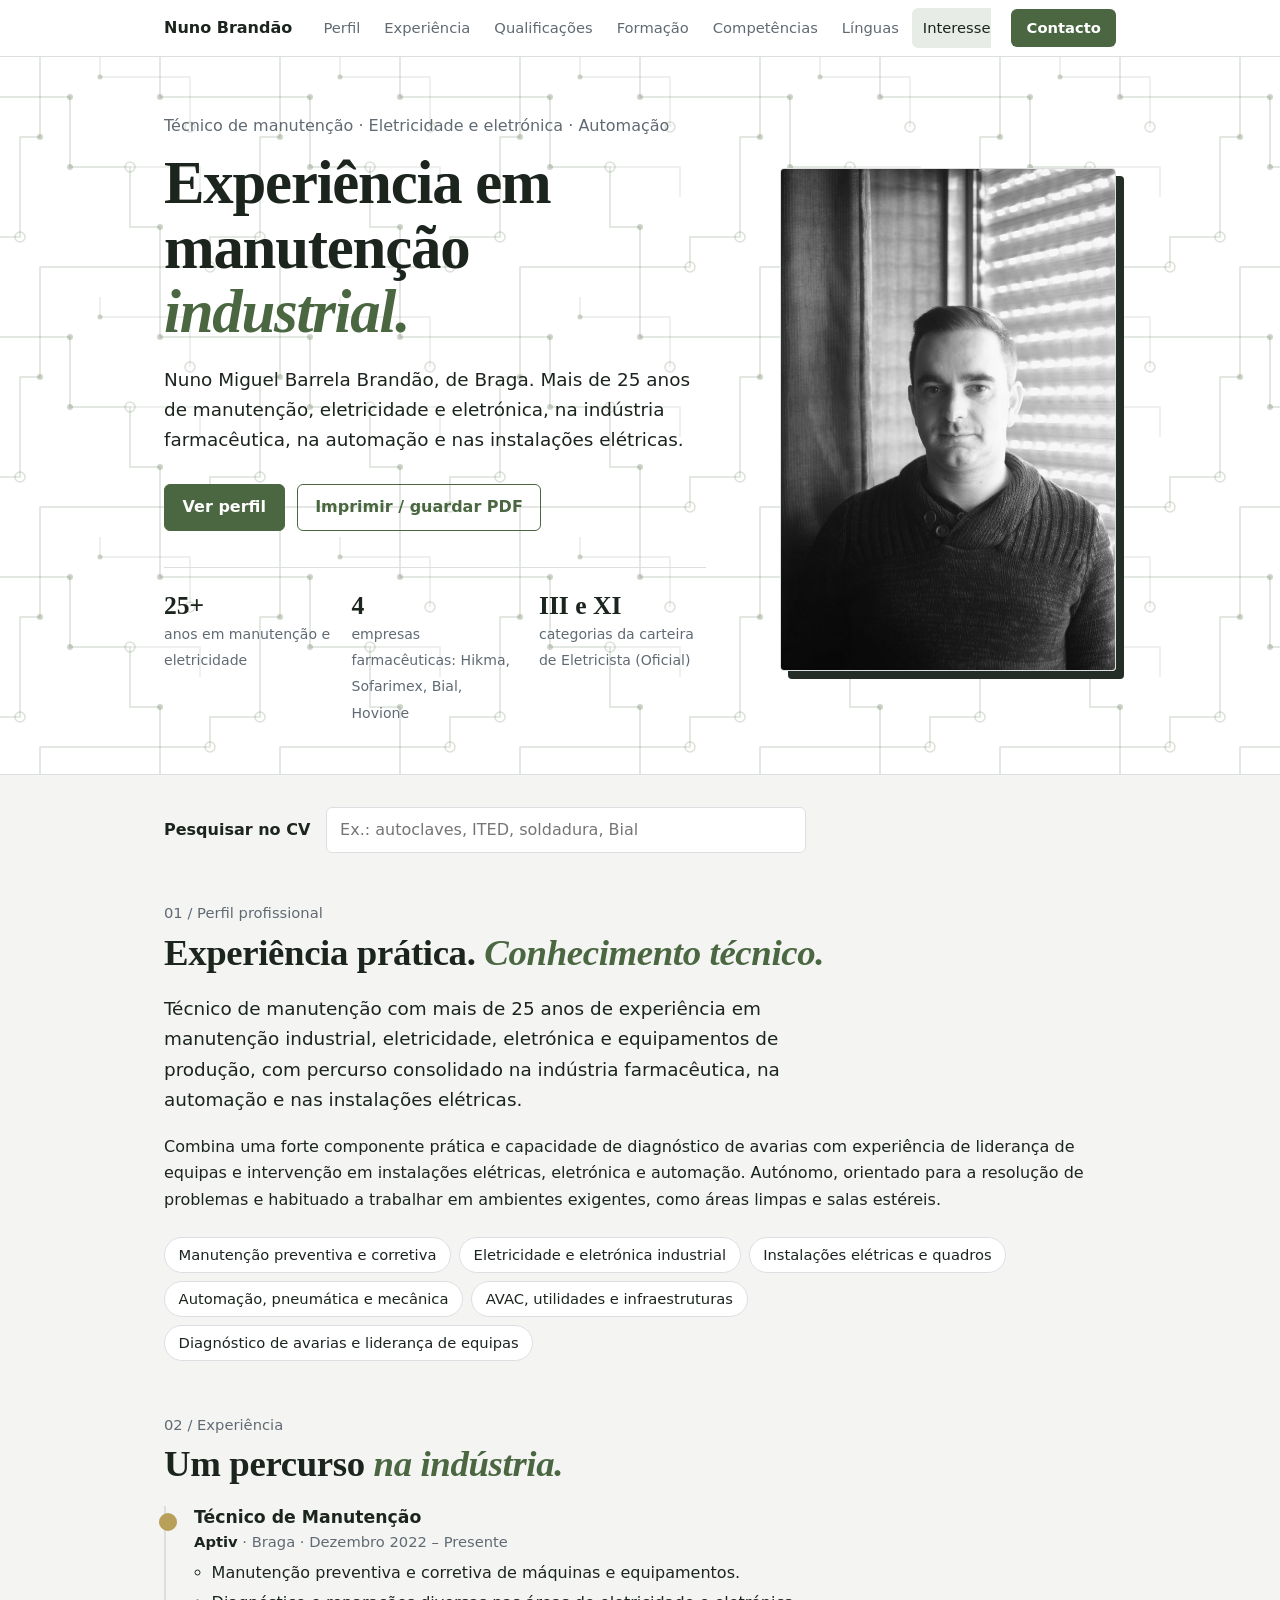
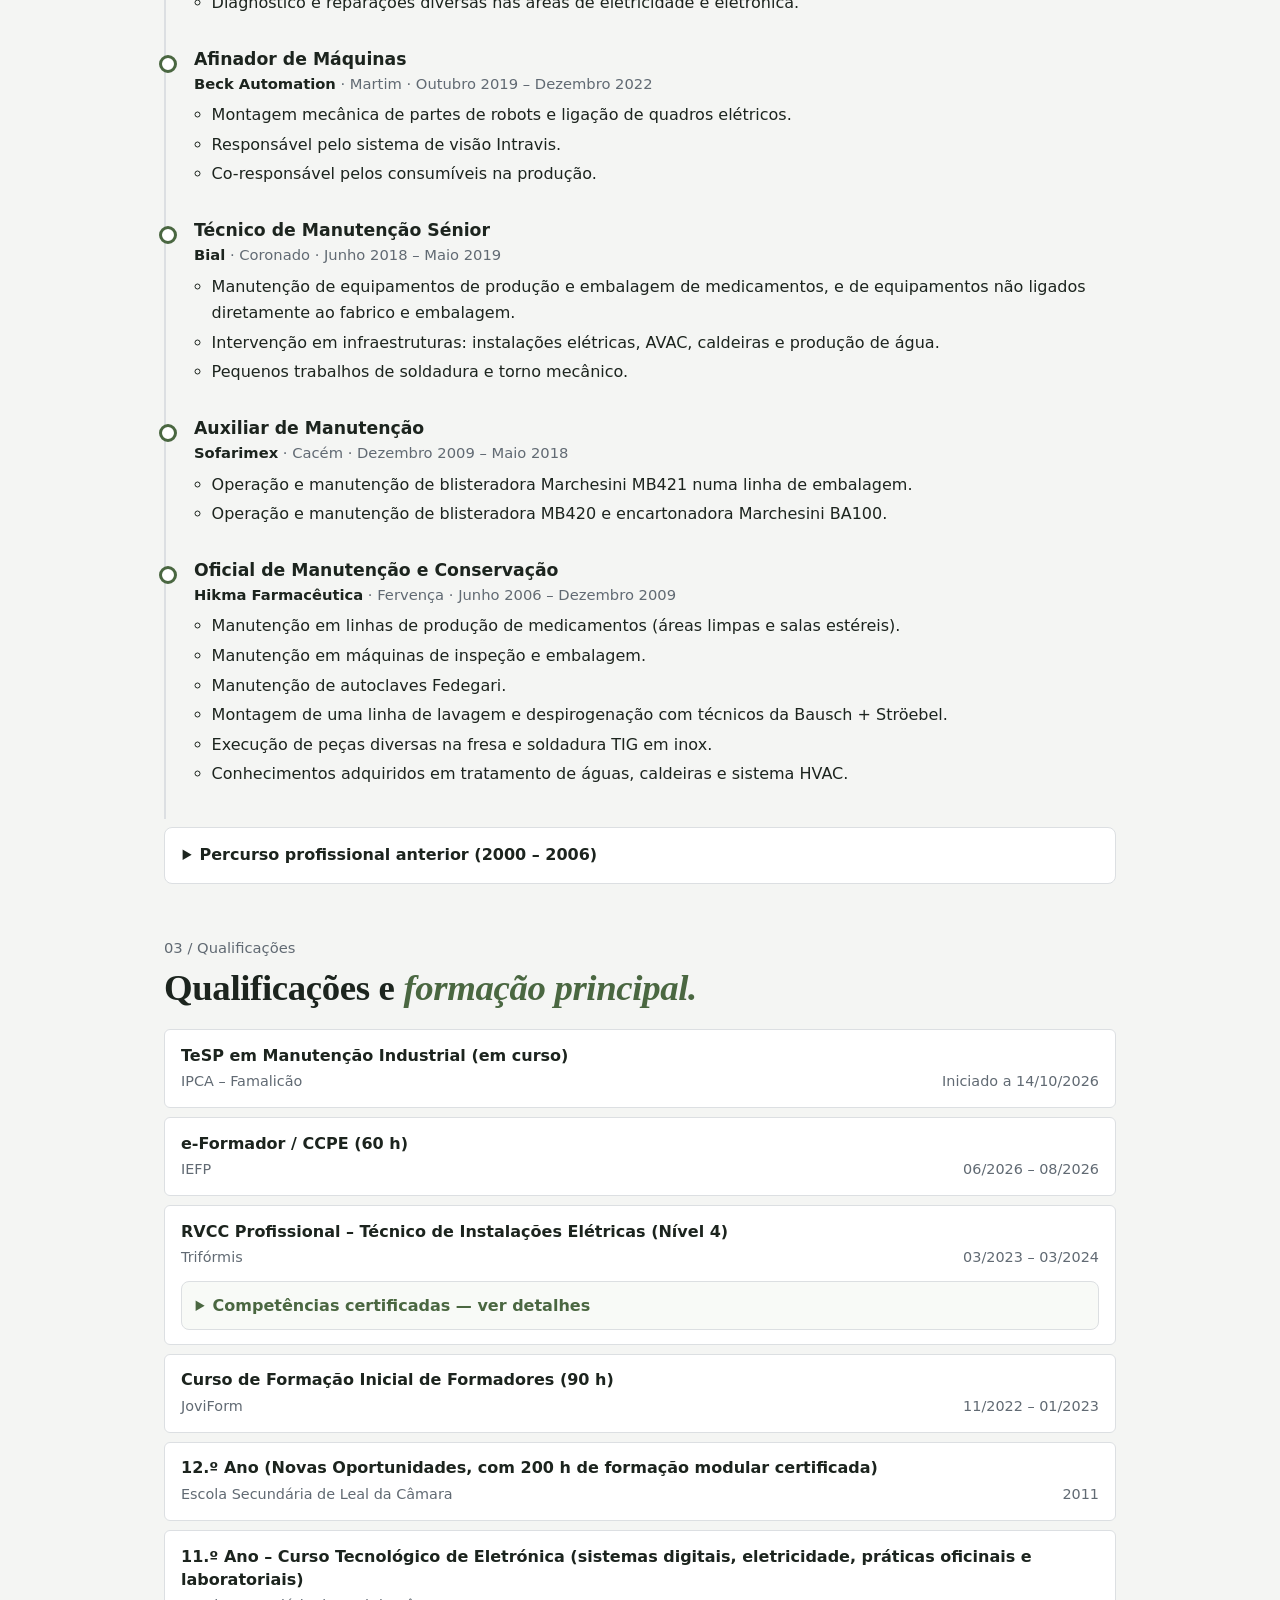
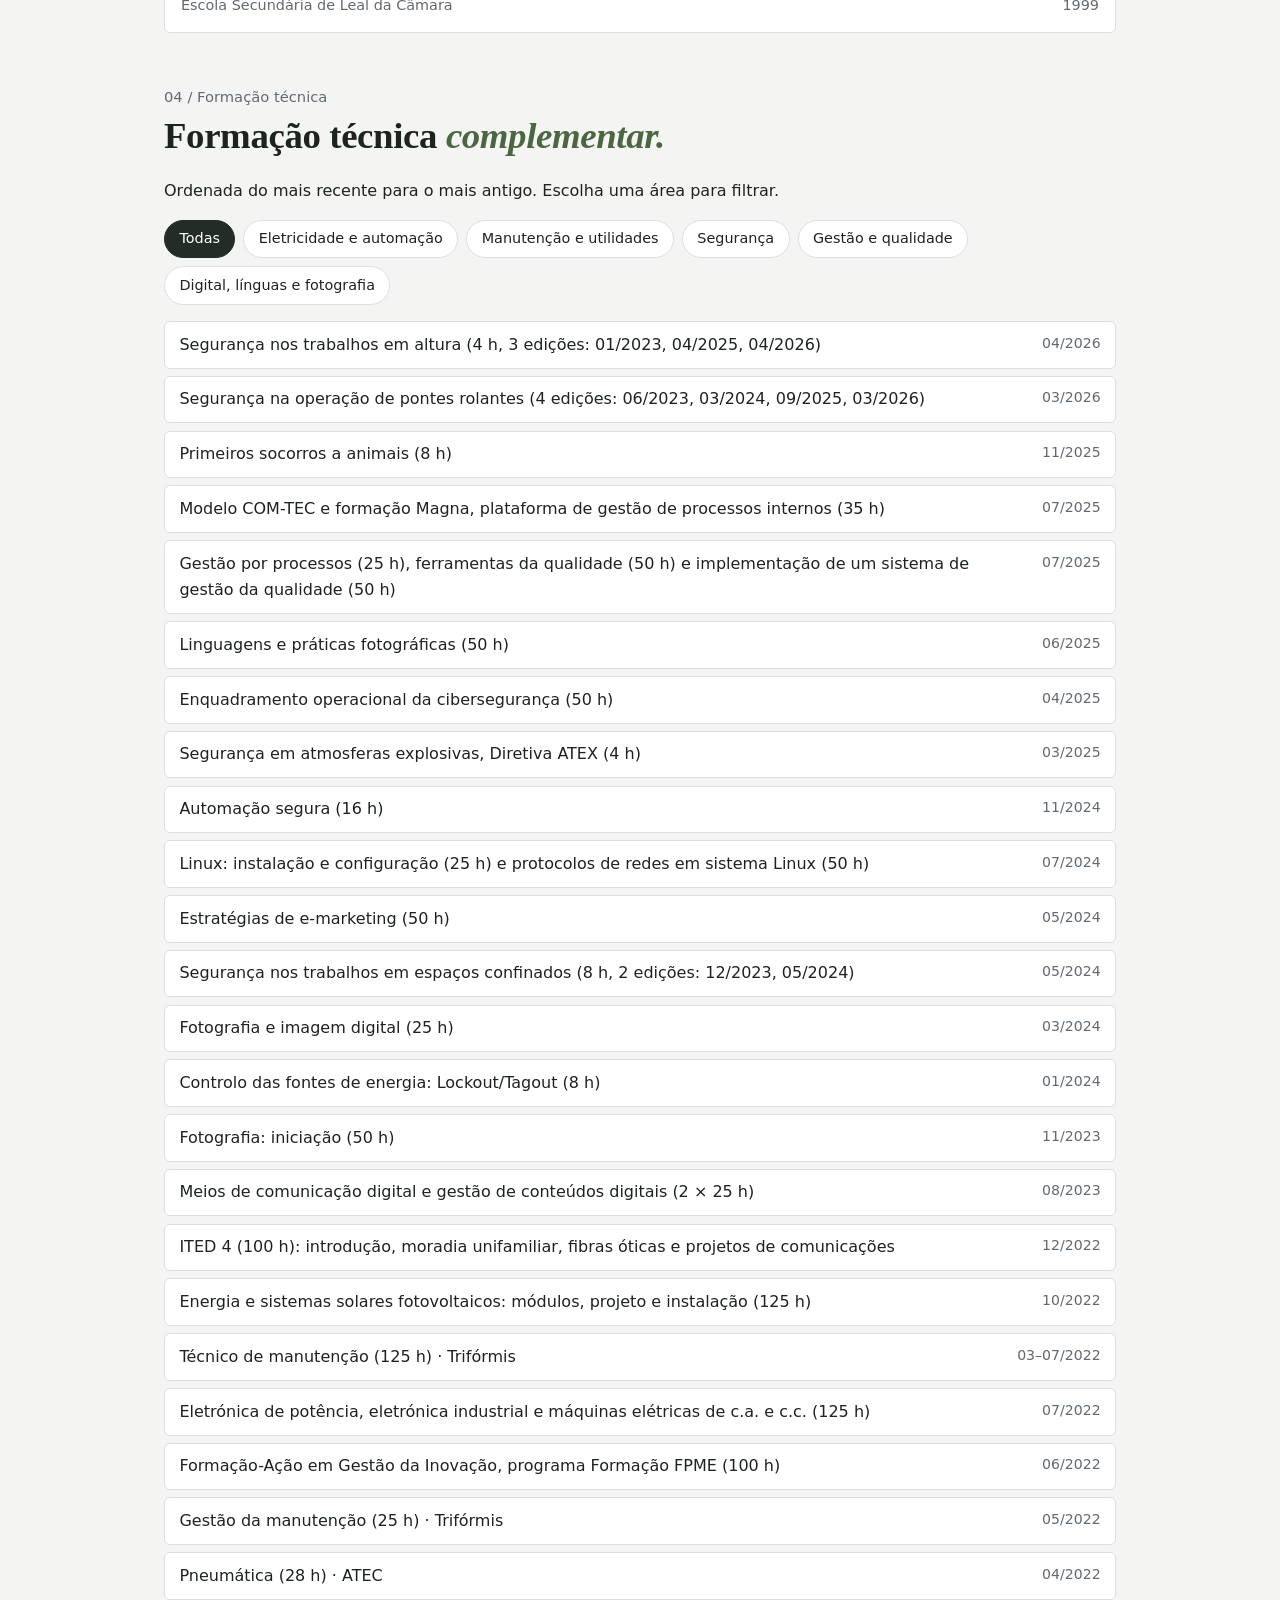
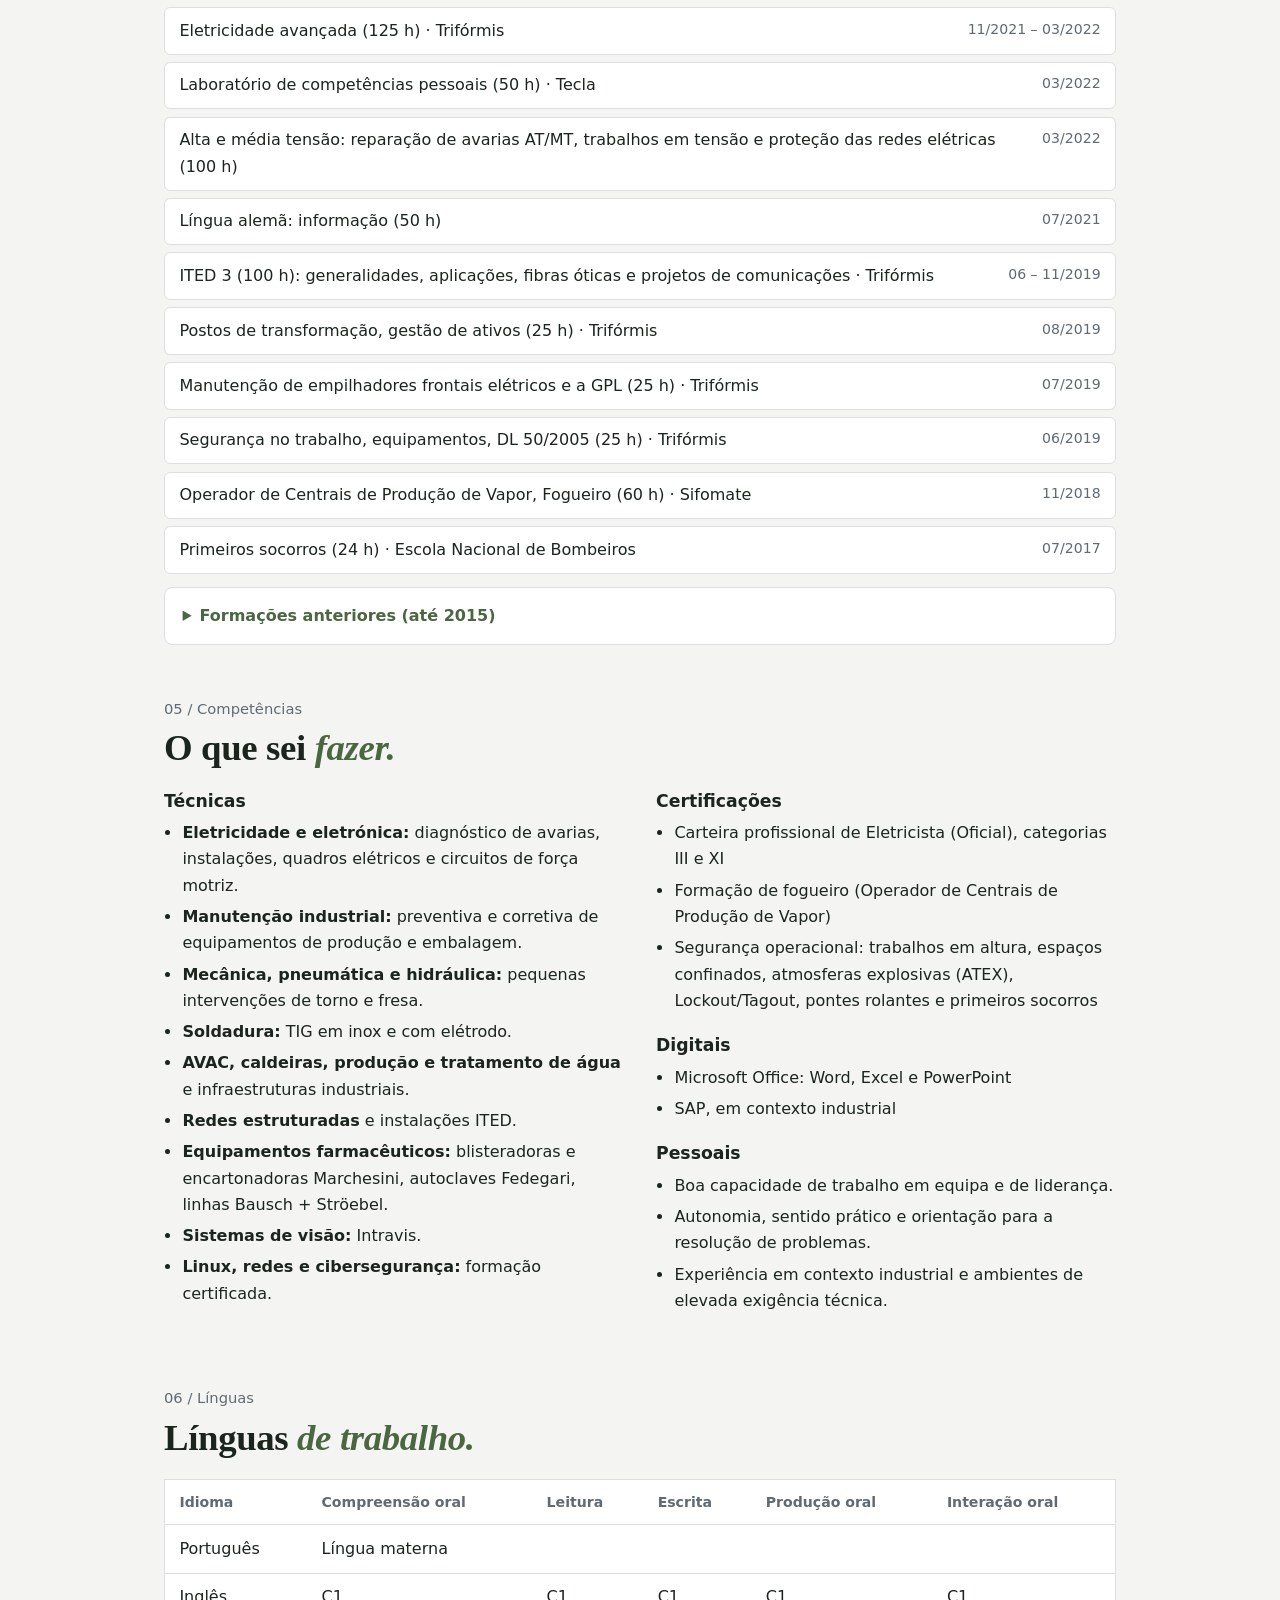
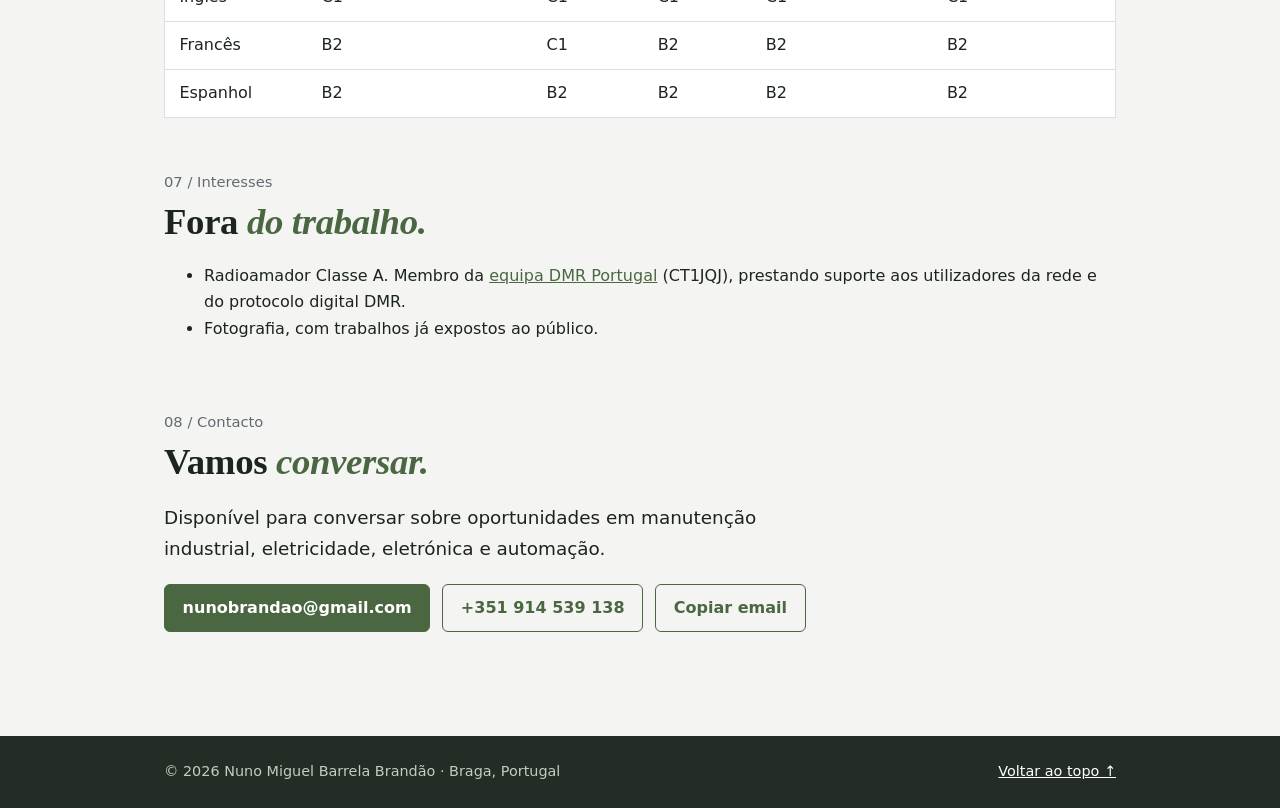
==== index.html @ 9e148289 "Add files via upload" ====
<!DOCTYPE html>

<html lang="pt-PT">
<head>
<meta charset="utf-8"/>
<meta content="width=device-width, initial-scale=1" name="viewport"/>
<title>Nuno Miguel Barrela Brandão – Técnico de Manutenção Industrial</title>
<meta content="CV online de Nuno Miguel Barrela Brandão: técnico de manutenção industrial, eletricidade e eletrónica. Braga, Portugal." name="description"/>
<style>
:root{--ink:#1c241e;--mut:#616a73;--line:#dcdfe2;--bg:#f4f5f3;--card:#fff;--ac:#4a6741;--navy:#232d25;--yel:#b8a05a}
*{box-sizing:border-box}
html{scroll-behavior:smooth;scroll-padding-top:4.5rem}
body{margin:0;background:var(--bg);color:var(--ink);font:16px/1.65 system-ui,-apple-system,"Segoe UI",Roboto,Arial,sans-serif}
a{color:var(--ac)}:focus-visible{outline:3px solid var(--yel);outline-offset:2px}
.wrap{max-width:62rem;margin:0 auto;padding:0 1.25rem}
h1,h2,h3.d,.serif{font-family:"Iowan Old Style","Palatino Linotype",Palatino,Georgia,serif}
em{font-style:italic;color:var(--ac)}
.eyebrow{margin:0 0 .4rem;color:var(--mut);font-size:.92rem}

header.bar{position:sticky;top:0;z-index:5;background:rgba(255,255,255,.96);border-bottom:1px solid var(--line)}
.bar .wrap{display:flex;align-items:center;gap:1.25rem;min-height:3.5rem}
.brand{font-weight:700;color:var(--ink);text-decoration:none;white-space:nowrap}
.bar nav{display:flex;gap:.1rem;overflow-x:auto;flex:1}
.bar nav a{padding:.5rem .7rem;color:var(--mut);text-decoration:none;font-size:.92rem;white-space:nowrap;border-radius:6px}
.bar nav a:hover,.bar nav a.cur{color:var(--ink);background:#e8ece6}
.bar .cta{background:var(--ac);color:#fff;text-decoration:none;padding:.45rem .95rem;border-radius:6px;font-weight:600;font-size:.92rem;white-space:nowrap}

.hero{background:var(--card);border-bottom:1px solid var(--line);padding:3.5rem 0 3rem;
 background-image:url("data:image/svg+xml,%3Csvg xmlns=%22http://www.w3.org/2000/svg%22 width=%22240%22 height=%22240%22 viewBox=%220 0 240 240%22%3E%3Cg fill=%22none%22 stroke=%22%234a6741%22 stroke-opacity=%22.2%22 stroke-width=%221.5%22 stroke-linejoin=%22round%22%3E%3Cpath d=%22M0 40H70V110H130V170H160V240%22/%3E%3Cpath d=%22M160 0V40H240%22/%3E%3Cpath d=%22M40 0V80H20V180H0%22/%3E%3Cpath d=%22M240 180H210V210H40V240%22/%3E%3Cpath d=%22M100 0V20H190V70%22 stroke-opacity=%22.12%22/%3E%3Cpath d=%22M130 110H200V140%22 stroke-opacity=%22.12%22/%3E%3Ccircle cx=%22130%22 cy=%22110%22 r=%225%22/%3E%3Ccircle cx=%2220%22 cy=%22180%22 r=%225%22/%3E%3Ccircle cx=%22210%22 cy=%22210%22 r=%225%22/%3E%3Ccircle cx=%22190%22 cy=%2270%22 r=%225%22/%3E%3C/g%3E%3Cg fill=%22%234a6741%22 fill-opacity=%22.28%22%3E%3Ccircle cx=%2270%22 cy=%2240%22 r=%223%22/%3E%3Ccircle cx=%2270%22 cy=%22110%22 r=%223%22/%3E%3Ccircle cx=%22160%22 cy=%2240%22 r=%223%22/%3E%3Ccircle cx=%2240%22 cy=%2280%22 r=%223%22/%3E%3Ccircle cx=%22160%22 cy=%22170%22 r=%223%22/%3E%3Ccircle cx=%22100%22 cy=%2220%22 r=%222.5%22/%3E%3C/g%3E%3C/svg%3E");background-size:240px 240px}
.hg{display:grid;grid-template-columns:minmax(0,1.5fr) minmax(0,1fr);gap:3rem;align-items:center}
.hero .k{color:var(--mut);margin:0 0 .75rem}
.hero h1{font-size:clamp(2.2rem,5.6vw,3.8rem);line-height:1.06;margin:0;font-weight:700;letter-spacing:-.02em}
.hero .sub{font-size:1.15rem;max-width:36rem;margin:1.25rem 0 0}
.acts{display:flex;flex-wrap:wrap;gap:.75rem;margin-top:1.75rem}
.btn{display:inline-block;background:var(--ac);color:#fff;text-decoration:none;padding:.6rem 1.1rem;border-radius:6px;font:inherit;font-weight:600;border:1px solid var(--ac);cursor:pointer}
.btn.ghost{background:transparent;color:var(--ac)}
.btn:hover{filter:brightness(1.08)}
.stats{display:grid;grid-template-columns:repeat(auto-fit,minmax(9.5rem,1fr));gap:1.25rem;margin-top:2.25rem;padding-top:1.5rem;border-top:1px solid var(--line)}
.stats b{display:block;font-family:Georgia,serif;font-size:1.6rem;line-height:1.1}
.stats span{font-size:.88rem;color:var(--mut)}
.ph{margin:0;justify-self:end;max-width:21rem;width:100%}
.ph img{display:block;width:100%;height:auto;border-radius:4px;border:1px solid var(--line);box-shadow:8px 8px 0 var(--navy)}

.search{margin:2rem 0 0;display:flex;flex-wrap:wrap;align-items:center;gap:.5rem 1rem}
.search label{font-weight:600}
.search input{flex:1;min-width:14rem;max-width:30rem;padding:.55rem .8rem;border:1px solid var(--line);border-radius:6px;font:inherit;background:var(--card)}
#qn{color:var(--mut);font-size:.9rem}

section{padding:3rem 0 .25rem}
h2{font-size:clamp(1.7rem,4vw,2.3rem);margin:0 0 1.25rem;line-height:1.15;letter-spacing:-.01em}
h3{font-size:1.08rem;margin:0;line-height:1.3}
.lead{font-size:1.15rem;max-width:42rem}
.chips{display:flex;flex-wrap:wrap;gap:.5rem;list-style:none;padding:0;margin:1.5rem 0 0}
.chips li{background:var(--card);border:1px solid var(--line);border-radius:999px;padding:.3rem .85rem;font-size:.92rem}

.tl{list-style:none;margin:0;padding:0 0 0 1.75rem;border-left:2px solid var(--line)}
.job{position:relative;padding:0 0 1.75rem}
.job::before{content:"";position:absolute;left:calc(-1.75rem - 7px);top:.45rem;width:12px;height:12px;border-radius:50%;background:var(--card);border:3px solid var(--ac)}
.job.now::before{background:var(--yel);border-color:var(--yel)}
.when{color:var(--mut);font-size:.92rem;margin:.1rem 0 .3rem}.when b{color:var(--ink)}
.job ul{margin:.4rem 0 0;padding-left:1.1rem}.job li{margin:.2rem 0}
details.more{background:var(--card);border:1px solid var(--line);border-radius:8px;margin-top:.5rem}
details.more summary{cursor:pointer;padding:.9rem 1.1rem;font-weight:600}
details.more .tl{margin:.5rem 1.25rem .25rem 1.6rem}

table{width:100%;border-collapse:collapse;background:var(--card);border:1px solid var(--line)}
th,td{text-align:left;padding:.65rem .9rem;border-bottom:1px solid var(--line);vertical-align:top}
th{font-size:.88rem;color:var(--mut)}tr:last-child td{border-bottom:0}.sc{overflow-x:auto}
.fil{display:flex;flex-wrap:wrap;gap:.5rem;margin:1rem 0}
.fil button{border:1px solid var(--line);background:var(--card);color:var(--ink);padding:.4rem .9rem;border-radius:999px;font:inherit;font-size:.9rem;cursor:pointer}
.fil button[aria-pressed=true]{background:var(--navy);color:#fff;border-color:var(--navy)}
.cs{list-style:none;margin:0;padding:0;display:grid;gap:.45rem}
.cs li{background:var(--card);border:1px solid var(--line);border-radius:6px;padding:.6rem .9rem;display:grid;grid-template-columns:1fr auto;gap:.2rem 1rem}
.cs .m{color:var(--mut);font-size:.88rem;text-align:right}
.cols{display:grid;grid-template-columns:repeat(auto-fit,minmax(17rem,1fr));gap:2rem}
.cols h3{margin:0 0 .5rem}.cols ul{margin:0 0 1.25rem;padding-left:1.15rem}.cols li{margin:.3rem 0}
.ct{display:flex;flex-wrap:wrap;gap:.75rem;margin-top:1.25rem}
.sr{color:var(--mut);min-height:1.5rem;font-size:.9rem}
[hidden]{display:none!important}
footer{margin-top:3rem;padding:1.5rem 0;background:var(--navy);color:#c3ccc2;font-size:.9rem}
footer .wrap{display:flex;flex-wrap:wrap;justify-content:space-between;gap:.5rem}footer a{color:#fff}

@media(max-width:760px){.hg{grid-template-columns:1fr;gap:2rem}.ph{justify-self:start;max-width:15rem;order:-1}.bar .brand{display:none}.cs li{grid-template-columns:1fr}.cs .m{text-align:left}}
@media(prefers-reduced-motion:reduce){html{scroll-behavior:auto}}
@media print{body{background:#fff}.bar,.search,.fil,.acts,.ct,#copy{display:none}.hero{background:#fff;padding:1rem 0}.ph img{box-shadow:none}details.more>*{display:block}section{break-inside:avoid-page}.job{break-inside:avoid}footer{background:#fff;color:#000}footer a{color:#000}}
.rv{columns:2;column-gap:2rem;margin:.25rem 1.25rem 1rem;padding-left:1.1rem}.rv li{margin:.2rem 0;break-inside:avoid}@media(max-width:640px){.rv{columns:1}}

/* Menus de histórico e competências, responsivos */
#qualificacoes td details.more{margin:.6rem 0 .15rem}
#qualificacoes td details.more summary{padding:.5rem .75rem;color:var(--ac);font-size:.92rem}
#qualificacoes td details.more .rv{margin:.6rem .7rem 1rem}
#formacao .formacao-antiga{margin-top:.85rem}
#formacao .formacao-antiga summary{color:var(--ac)}
#formacao .formacao-antiga .cs{padding:.25rem 1rem 1rem}
@media print{#formacao .formacao-antiga{display:block}#formacao .formacao-antiga .cs{display:grid}}

/* RVCC: bloco expansível fora da tabela, sem barras de deslocamento */
.rvcc-expandido{margin-top:1rem;overflow:visible}
.rvcc-expandido .rv{columns:2;column-gap:2.5rem;margin:.35rem 1.25rem 1.25rem;padding-left:1.25rem}
.rvcc-expandido .rv li{break-inside:avoid;overflow-wrap:anywhere}
@media(max-width:640px){.rvcc-expandido .rv{columns:1}}
@media print{.rvcc-expandido{display:block}.rvcc-expandido .rv{columns:2}}

/* Submenu do RVCC: uma competência por linha, sem rolagem interna */
.rvcc-submenu-row td{padding:.35rem .75rem 1rem;background:#f8faf7}
.rvcc-submenu-row details.more{margin:0;border-color:var(--line)}
.rvcc-submenu-row details.more summary{padding:.7rem 1rem;color:var(--ac)}
.rvcc-lista{list-style:none;margin:0;padding:.25rem .85rem .85rem;display:grid;grid-template-columns:minmax(0,1fr);gap:.4rem}
.rvcc-lista li{display:block;min-width:0;padding:.5rem .75rem;background:var(--card);border:1px solid var(--line);border-radius:6px;line-height:1.45;overflow-wrap:break-word}
.rvcc-submenu-row details{max-height:none;overflow:visible}
@media print{.rvcc-submenu-row details:not([open]) .rvcc-lista{display:none}}

/* Qualificações: cartões em lista, iguais ao estilo das formações */
.qual-list{list-style:none;margin:0;padding:0;display:grid;gap:.55rem}
.qual-item{background:var(--card);border:1px solid var(--line);border-radius:6px;padding:.85rem 1rem;min-width:0}
.qual-titulo{font-weight:600;line-height:1.45}
.qual-meta{display:flex;flex-wrap:wrap;justify-content:space-between;gap:.15rem 1.5rem;margin-top:.2rem;color:var(--mut);font-size:.9rem}
.qual-periodo{white-space:normal}
.qual-item .rvcc-expandido{margin:.7rem 0 0;background:#f8faf7}
.qual-item .rvcc-expandido summary{padding:.65rem .85rem;color:var(--ac)}
.qual-item .rvcc-lista{padding:.2rem .7rem .8rem}
@media(max-width:640px){.qual-meta{display:block}.qual-periodo{display:block;margin-top:.15rem}}
</style>
</head>
<body>
<header class="bar"><div class="wrap">
<a class="brand" href="#topo">Nuno Brandão</a>
<nav aria-label="Secções"><a href="#perfil">Perfil</a><a href="#experiencia">Experiência</a><a href="#qualificacoes">Qualificações</a><a href="#formacao">Formação</a><a href="#competencias">Competências</a><a href="#linguas">Línguas</a><a href="#interesses">Interesses</a></nav>
<a class="cta" href="#contacto">Contacto</a>
</div></header>
<div class="hero" id="topo"><div class="wrap hg">
<div>
<p class="k">Técnico de manutenção · Eletricidade e eletrónica · Automação</p>
<h1>Experiência em manutenção <em>industrial.</em></h1>
<p class="sub">Nuno Miguel Barrela Brandão, de Braga. Mais de 25 anos de manutenção, eletricidade e eletrónica, na indústria farmacêutica, na automação e nas instalações elétricas.</p>
<div class="acts"><a class="btn" href="#perfil">Ver perfil</a><button class="btn ghost" onclick="window.print()" type="button">Imprimir / guardar PDF</button></div>
<div class="stats">
<div><b>25+</b><span>anos em manutenção e eletricidade</span></div>
<div><b>4</b><span>empresas farmacêuticas: Hikma, Sofarimex, Bial, Hovione</span></div>
<div><b>III e XI</b><span>categorias da carteira de Eletricista (Oficial)</span></div>

</div>
</div>
<figure class="ph"><img alt="Retrato a preto e branco de Nuno Brandão" height="960" src="[data-uri]" width="640"/></figure>
</div></div>
<main class="wrap">
<div class="search"><label for="q">Pesquisar no CV</label><input id="q" placeholder="Ex.: autoclaves, ITED, soldadura, Bial" type="search"/><span aria-live="polite" id="qn" role="status"></span></div>
<section id="perfil">
<p class="eyebrow">01 / Perfil profissional</p><h2>Experiência prática. <em>Conhecimento técnico.</em></h2>
<p class="lead">Técnico de manutenção com mais de 25 anos de experiência em manutenção industrial, eletricidade, eletrónica e equipamentos de produção, com percurso consolidado na indústria farmacêutica, na automação e nas instalações elétricas.</p>
<p>Combina uma forte componente prática e capacidade de diagnóstico de avarias com experiência de liderança de equipas e intervenção em instalações elétricas, eletrónica e automação. Autónomo, orientado para a resolução de problemas e habituado a trabalhar em ambientes exigentes, como áreas limpas e salas estéreis.</p>
<ul class="chips"><li>Manutenção preventiva e corretiva</li><li>Eletricidade e eletrónica industrial</li><li>Instalações elétricas e quadros</li><li>Automação, pneumática e mecânica</li><li>AVAC, utilidades e infraestruturas</li><li>Diagnóstico de avarias e liderança de equipas</li></ul>
</section>
<section id="experiencia">
<p class="eyebrow">02 / Experiência</p><h2>Um percurso <em>na indústria.</em></h2>
<ol class="tl" id="tl">

<li class="job now"><h3>Técnico de Manutenção</h3><div class="when"><b>Aptiv</b> · Braga · Dezembro 2022 – Presente</div>
<ul><li>Manutenção preventiva e corretiva de máquinas e equipamentos.</li><li>Diagnóstico e reparações diversas nas áreas de eletricidade e eletrónica.</li></ul></li>
<li class="job"><h3>Afinador de Máquinas</h3><div class="when"><b>Beck Automation</b> · Martim · Outubro 2019 – Dezembro 2022</div>
<ul><li>Montagem mecânica de partes de robots e ligação de quadros elétricos.</li><li>Responsável pelo sistema de visão Intravis.</li><li>Co-responsável pelos consumíveis na produção.</li></ul></li>
<li class="job"><h3>Técnico de Manutenção Sénior</h3><div class="when"><b>Bial</b> · Coronado · Junho 2018 – Maio 2019</div>
<ul><li>Manutenção de equipamentos de produção e embalagem de medicamentos, e de equipamentos não ligados diretamente ao fabrico e embalagem.</li><li>Intervenção em infraestruturas: instalações elétricas, AVAC, caldeiras e produção de água.</li><li>Pequenos trabalhos de soldadura e torno mecânico.</li></ul></li>
<li class="job"><h3>Auxiliar de Manutenção</h3><div class="when"><b>Sofarimex</b> · Cacém · Dezembro 2009 – Maio 2018</div>
<ul><li>Operação e manutenção de blisteradora Marchesini MB421 numa linha de embalagem.</li><li>Operação e manutenção de blisteradora MB420 e encartonadora Marchesini BA100.</li></ul></li>
<li class="job"><h3>Oficial de Manutenção e Conservação</h3><div class="when"><b>Hikma Farmacêutica</b> · Fervença · Junho 2006 – Dezembro 2009</div>
<ul><li>Manutenção em linhas de produção de medicamentos (áreas limpas e salas estéreis).</li><li>Manutenção em máquinas de inspeção e embalagem.</li><li>Manutenção de autoclaves Fedegari.</li><li>Montagem de uma linha de lavagem e despirogenação com técnicos da Bausch + Ströebel.</li><li>Execução de peças diversas na fresa e soldadura TIG em inox.</li><li>Conhecimentos adquiridos em tratamento de águas, caldeiras e sistema HVAC.</li></ul></li>
</ol>
<details class="more"><summary>Percurso profissional anterior (2000 – 2006)</summary>
<ol class="tl">
<li class="job"><h3>Eletricista de Baixa Tensão</h3><div class="when"><b>Activac</b> · Serra das Minas · Abril 2006 – Maio 2006</div><ul><li>Cablagem de quadros em edifícios e redes estruturadas.</li><li>Orientação de pessoal em obra.</li></ul></li>
<li class="job"><h3>Eletricista de Baixa Tensão</h3><div class="when"><b>Etopi, Lda</b> · Mem Martins · Julho 2004 – Julho 2005</div><ul><li>Manutenção de compressores.</li><li>Reparação de equipamentos elétricos e pneumáticos.</li><li>Pequenos trabalhos na fresa e no torno mecânico; conhecimentos adquiridos de pneumática.</li></ul></li>
<li class="job"><h3>Eletricista Auto / Mecânico (empilhadores, empilhadores telescópicos, plataformas elevatórias e geradores)</h3><div class="when"><b>Vialoso (atual GAM)</b> · Terrugem · Junho 2003 – Junho 2004</div><ul><li>Reparação de equipamentos elétricos (motores de arranque, alternadores, etc.).</li><li>Manutenção elétrica em plataformas elevatórias e empilhadores elétricos.</li><li>Manutenção mecânica em geradores, empilhadores e plataformas.</li></ul></li>
<li class="job"><h3>Técnico de Manutenção</h3><div class="when"><b>Hovione S.A.</b> · Sete Casas, Loures · Janeiro 2003 – Junho 2003</div><ul><li>Manutenção em linhas de produção de produtos para a indústria farmacêutica.</li><li>Soldadura TIG, e soldadura em aço e inox com elétrodo.</li><li>Reparação de bombas de vácuo.</li><li>Montagem e desmontagem de linhas de produção (reatores, agitadores, etc.).</li></ul></li>
<li class="job"><h3>Técnico de Manutenção</h3><div class="when"><b>Diamant Boart S.A.</b> · Albarraque · Maio 2001 – Dezembro 2002</div><ul><li>Manutenção curativa e preventiva em máquinas de produção de ferramentas de corte de pedra (cabos, discos e lâminas).</li><li>Manutenções curativas e preventivas em equipamentos de uso geral (berbequins, retificadoras, etc.).</li></ul></li>
<li class="job"><h3>Eletricista de Baixa Tensão</h3><div class="when"><b>Electrocínio (Soluções Estruturadas)</b> · São Domingos de Rana / Queluz · Setembro 2000 – Maio 2001</div><ul><li>Cablagem de edifícios e redes estruturadas.</li><li>Trabalho administrativo: controlo e lançamento de guias de remessa, controlo de stocks, entre outros.</li></ul></li>
<li class="job"><h3>Eletricista de Baixa Tensão</h3><div class="when"><b>Exército Português – RA4</b> · Queluz · Fevereiro 2000 – Agosto 2000</div><ul><li>Reparações diversas a nível elétrico.</li><li>Execução de pequenas instalações elétricas.</li></ul></li>
</ol>
</details>
</section>
<section id="qualificacoes">
<p class="eyebrow">03 / Qualificações</p><h2>Qualificações e <em>formação principal.</em></h2>
<ul aria-label="Lista de qualificações" class="qual-list"><li class="qual-item"><div class="qual-titulo">TeSP em Manutenção Industrial (em curso)</div><div class="qual-meta"><span class="qual-entidade">IPCA – Famalicão</span><span class="qual-periodo">Iniciado a 14/10/2026</span></div></li><li class="qual-item"><div class="qual-titulo">e-Formador / CCPE (60 h)</div><div class="qual-meta"><span class="qual-entidade">IEFP</span><span class="qual-periodo">06/2026 – 08/2026</span></div></li><li class="qual-item"><div class="qual-titulo">RVCC Profissional – Técnico de Instalações Elétricas (Nível 4)</div><div class="qual-meta"><span class="qual-entidade">Trifórmis</span><span class="qual-periodo">03/2023 – 03/2024</span></div><details class="more rvcc-expandido"><summary>Competências certificadas — ver detalhes</summary><ul class="rvcc-lista"><li><span>Máquinas elétricas rotativas e variadores de velocidade</span></li><li><span>Corrente contínua</span></li><li><span>Análise de circuitos em corrente contínua</span></li><li><span>Magnetismo e eletromagnetismo</span></li><li><span>Corrente alternada</span></li><li><span>Semicondutores</span></li><li><span>Transístor bipolar</span></li><li><span>Circuitos lógicos, combinatórios e sequenciais assíncronos</span></li><li><span>Tecnologia e montagem de circuitos eletrónicos</span></li><li><span>Sistemas trifásicos</span></li><li><span>Transformadores</span></li><li><span>Sistemas e técnicas de medida</span></li><li><span>Noções de higiene e segurança no trabalho: eletricidade e eletrónica</span></li><li><span>Produção, transporte e distribuição de energia elétrica</span></li><li><span>Postos de transformação de energia elétrica</span></li><li><span>Circuitos de proteção</span></li><li><span>Tecnologia dos materiais elétricos</span></li><li><span>Programação: algoritmia e iniciação</span></li><li><span>Automatismos eletromecânicos: contactores e aplicações</span></li><li><span>Instalações elétricas: generalidades</span></li><li><span>Instalações elétricas residenciais individuais: projeto, implementação a cabo e a calha técnica</span></li><li><span>Instalações elétricas coletivas e recebendo público: projeto</span></li><li><span>Instalações elétricas industriais: projeto e implementação</span></li><li><span>Instalações elétricas: luminotecnia e projeto de iluminação interior</span></li><li><span>Domótica: projeto integrado de comunicações</span></li><li><span>Desenho assistido por computador (CAD) 2D</span></li></ul></details></li><li class="qual-item"><div class="qual-titulo">Curso de Formação Inicial de Formadores (90 h)</div><div class="qual-meta"><span class="qual-entidade">JoviForm</span><span class="qual-periodo">11/2022 – 01/2023</span></div></li><li class="qual-item"><div class="qual-titulo">12.º Ano (Novas Oportunidades, com 200 h de formação modular certificada)</div><div class="qual-meta"><span class="qual-entidade">Escola Secundária de Leal da Câmara</span><span class="qual-periodo">2011</span></div></li><li class="qual-item"><div class="qual-titulo">11.º Ano – Curso Tecnológico de Eletrónica (sistemas digitais, eletricidade, práticas oficinais e laboratoriais)</div><div class="qual-meta"><span class="qual-entidade">Escola Secundária de Leal da Câmara</span><span class="qual-periodo">1999</span></div></li></ul>
</section>
<section id="formacao">
<p class="eyebrow">04 / Formação técnica</p><h2>Formação técnica <em>complementar.</em></h2>
<p>Ordenada do mais recente para o mais antigo. Escolha uma área para filtrar.</p>
<div aria-label="Filtrar formação por área" class="fil" role="group">
<button aria-pressed="true" data-f="all" type="button">Todas</button><button aria-pressed="false" data-f="ele" type="button">Eletricidade e automação</button><button aria-pressed="false" data-f="man" type="button">Manutenção e utilidades</button><button aria-pressed="false" data-f="seg" type="button">Segurança</button><button aria-pressed="false" data-f="ges" type="button">Gestão e qualidade</button><button aria-pressed="false" data-f="dig" type="button">Digital, línguas e fotografia</button>
</div>
<ul class="cs" id="cs">
<li data-c="seg"><span>Segurança nos trabalhos em altura (4 h, 3 edições: 01/2023, 04/2025, 04/2026)</span><span class="m">04/2026</span></li>
<li data-c="seg"><span>Segurança na operação de pontes rolantes (4 edições: 06/2023, 03/2024, 09/2025, 03/2026)</span><span class="m">03/2026</span></li>
<li data-c="seg"><span>Primeiros socorros a animais (8 h)</span><span class="m">11/2025</span></li>
<li data-c="dig"><span>Modelo COM-TEC e formação Magna, plataforma de gestão de processos internos (35 h)</span><span class="m">07/2025</span></li>
<li data-c="ges"><span>Gestão por processos (25 h), ferramentas da qualidade (50 h) e implementação de um sistema de gestão da qualidade (50 h)</span><span class="m">07/2025</span></li>
<li data-c="dig"><span>Linguagens e práticas fotográficas (50 h)</span><span class="m">06/2025</span></li>
<li data-c="dig"><span>Enquadramento operacional da cibersegurança (50 h)</span><span class="m">04/2025</span></li>
<li data-c="seg"><span>Segurança em atmosferas explosivas, Diretiva ATEX (4 h)</span><span class="m">03/2025</span></li>
<li data-c="ele"><span>Automação segura (16 h)</span><span class="m">11/2024</span></li>
<li data-c="dig"><span>Linux: instalação e configuração (25 h) e protocolos de redes em sistema Linux (50 h)</span><span class="m">07/2024</span></li>
<li data-c="dig"><span>Estratégias de e-marketing (50 h)</span><span class="m">05/2024</span></li>
<li data-c="seg"><span>Segurança nos trabalhos em espaços confinados (8 h, 2 edições: 12/2023, 05/2024)</span><span class="m">05/2024</span></li>
<li data-c="dig"><span>Fotografia e imagem digital (25 h)</span><span class="m">03/2024</span></li>
<li data-c="seg"><span>Controlo das fontes de energia: Lockout/Tagout (8 h)</span><span class="m">01/2024</span></li>
<li data-c="dig"><span>Fotografia: iniciação (50 h)</span><span class="m">11/2023</span></li>
<li data-c="dig"><span>Meios de comunicação digital e gestão de conteúdos digitais (2 × 25 h)</span><span class="m">08/2023</span></li>
<li data-c="ele"><span>ITED 4 (100 h): introdução, moradia unifamiliar, fibras óticas e projetos de comunicações</span><span class="m">12/2022</span></li>
<li data-c="ele"><span>Energia e sistemas solares fotovoltaicos: módulos, projeto e instalação (125 h)</span><span class="m">10/2022</span></li>
<li data-c="man"><span>Técnico de manutenção (125 h) · Trifórmis</span><span class="m">03–07/2022</span></li>
<li data-c="ele"><span>Eletrónica de potência, eletrónica industrial e máquinas elétricas de c.a. e c.c. (125 h)</span><span class="m">07/2022</span></li>
<li data-c="ges"><span>Formação-Ação em Gestão da Inovação, programa Formação FPME (100 h)</span><span class="m">06/2022</span></li>
<li data-c="man"><span>Gestão da manutenção (25 h) · Trifórmis</span><span class="m">05/2022</span></li>
<li data-c="man"><span>Pneumática (28 h) · ATEC</span><span class="m">04/2022</span></li>
<li data-c="ele"><span>Eletricidade avançada (125 h) · Trifórmis</span><span class="m">11/2021 – 03/2022</span></li>
<li data-c="ges"><span>Laboratório de competências pessoais (50 h) · Tecla</span><span class="m">03/2022</span></li>
<li data-c="ele"><span>Alta e média tensão: reparação de avarias AT/MT, trabalhos em tensão e proteção das redes elétricas (100 h)</span><span class="m">03/2022</span></li>
<li data-c="dig"><span>Língua alemã: informação (50 h)</span><span class="m">07/2021</span></li>
<li data-c="ele"><span>ITED 3 (100 h): generalidades, aplicações, fibras óticas e projetos de comunicações · Trifórmis</span><span class="m">06 – 11/2019</span></li>
<li data-c="ele"><span>Postos de transformação, gestão de ativos (25 h) · Trifórmis</span><span class="m">08/2019</span></li>
<li data-c="man"><span>Manutenção de empilhadores frontais elétricos e a GPL (25 h) · Trifórmis</span><span class="m">07/2019</span></li>
<li data-c="seg"><span>Segurança no trabalho, equipamentos, DL 50/2005 (25 h) · Trifórmis</span><span class="m">06/2019</span></li>
<li data-c="man"><span>Operador de Centrais de Produção de Vapor, Fogueiro (60 h) · Sifomate</span><span class="m">11/2018</span></li>
<li data-c="seg"><span>Primeiros socorros (24 h) · Escola Nacional de Bombeiros</span><span class="m">07/2017</span></li>











</ul><details class="more formacao-antiga"><summary>Formações anteriores (até 2015)</summary><ul class="cs" id="cs-antigas"><li data-c="seg"><span>Primeiros socorros, suporte básico de vida (25 h)</span><span class="m">02/2015</span></li><li data-c="dig"><span>Folha de cálculo (50 h) e funcionalidades avançadas (25 h) · ISQ</span><span class="m">05 – 06/2014</span></li><li data-c="dig"><span>Língua inglesa, relações laborais (2 × 50 h) · ISQ</span><span class="m">06/2013</span></li><li data-c="ele"><span>Instalações elétricas: generalidades, instalações industriais e quadros elétricos (100 h) · ISQ</span><span class="m">03/2013</span></li><li data-c="seg"><span>Sistemas de gestão ambiental (50 h) · APAMM</span><span class="m">06/2012</span></li><li data-c="ele"><span>Eletricidade (50 h), automatismos (25 h) e desenho esquemático de circuitos elétricos (25 h) · ISQ</span><span class="m">11/2011</span></li><li data-c="ele"><span>Segurança elétrica e circuitos de proteção (2 × 25 h) · ISQ</span><span class="m">09/2011</span></li><li data-c="ele"><span>Energia solar térmica: projeto, construção e instalação (75 h) · Instituto da Soldadura e Qualidade</span><span class="m">06/2011</span></li><li data-c="dig"><span>Espanhol, comunicação administrativa (50 h) · Aerlis</span><span class="m">11/2010</span></li><li data-c="ges"><span>Liderança e gestão de equipas (50 h) · Aerlis</span><span class="m">10/2010</span></li><li data-c="seg"><span>Ambiente, segurança, higiene e saúde no trabalho, conceitos básicos (25 h) · Aerlis</span><span class="m">07/2010</span></li><li data-c="man"><span>Pneumática (25 h) · Cenfim</span><span class="m">06 – 07/2009</span></li><li data-c="ele"><span>Eletricidade nível II (50 h) · Cenfim</span><span class="m">03/2009</span></li><li data-c="man"><span>Formações de técnica asséptica (trabalho em áreas de produção de medicamentos estéreis) · Hikma Farmacêutica</span><span class="m">2006 – 2009</span></li><li data-c="ele"><span>Hidráulica / eletricidade (40 h) · Haulotte Ibérica, Torrejón de Ardoz</span><span class="m">2004</span></li><li data-c="dig"><span>Microsoft Office: Word, Excel e PowerPoint (175 h) · Centro de Emprego e Formação Profissional de Ranholas</span><span class="m">2004</span></li><li data-c="dig"><span>SAP, na ótica do utilizador (10 h) · Hovione</span><span class="m">2003</span></li><li data-c="seg"><span>Qualidade, ambiente e segurança (100 h) e higiene e segurança no trabalho (10 h) · Hovione</span><span class="m">2003</span></li><li data-c="ele"><span>Processadores e linguagem de máquina I e II (2 × 48 h, processador 8085) e audiovisuais (20 h) · Escola Secundária de Leal da Câmara</span><span class="m">1998</span></li></ul></details>
</section>
<section id="competencias">
<p class="eyebrow">05 / Competências</p><h2>O que sei <em>fazer.</em></h2>
<div class="cols">
<div><h3>Técnicas</h3><ul>
<li><b>Eletricidade e eletrónica:</b> diagnóstico de avarias, instalações, quadros elétricos e circuitos de força motriz.</li>
<li><b>Manutenção industrial:</b> preventiva e corretiva de equipamentos de produção e embalagem.</li>
<li><b>Mecânica, pneumática e hidráulica:</b> pequenas intervenções de torno e fresa.</li>
<li><b>Soldadura:</b> TIG em inox e com elétrodo.</li>
<li><b>AVAC, caldeiras, produção e tratamento de água</b> e infraestruturas industriais.</li>
<li><b>Redes estruturadas</b> e instalações ITED.</li>
<li><b>Equipamentos farmacêuticos:</b> blisteradoras e encartonadoras Marchesini, autoclaves Fedegari, linhas Bausch + Ströebel.</li>
<li><b>Sistemas de visão:</b> Intravis.</li>
<li><b>Linux, redes e cibersegurança:</b> formação certificada.</li></ul></div>
<div><h3>Certificações</h3><ul><li>Carteira profissional de Eletricista (Oficial), categorias III e XI</li><li>Formação de fogueiro (Operador de Centrais de Produção de Vapor)</li>
<li>Segurança operacional: trabalhos em altura, espaços confinados, atmosferas explosivas (ATEX), Lockout/Tagout, pontes rolantes e primeiros socorros</li></ul>
<h3>Digitais</h3><ul><li>Microsoft Office: Word, Excel e PowerPoint</li><li>SAP, em contexto industrial</li></ul>
<h3>Pessoais</h3><ul><li>Boa capacidade de trabalho em equipa e de liderança.</li><li>Autonomia, sentido prático e orientação para a resolução de problemas.</li><li>Experiência em contexto industrial e ambientes de elevada exigência técnica.</li></ul></div>
</div>
</section>
<section id="linguas">
<p class="eyebrow">06 / Línguas</p><h2>Línguas <em>de trabalho.</em></h2>
<div class="sc"><table>
<thead><tr><th>Idioma</th><th>Compreensão oral</th><th>Leitura</th><th>Escrita</th><th>Produção oral</th><th>Interação oral</th></tr></thead>
<tbody>
<tr><td>Português</td><td colspan="5">Língua materna</td></tr>
<tr><td>Inglês</td><td>C1</td><td>C1</td><td>C1</td><td>C1</td><td>C1</td></tr>
<tr><td>Francês</td><td>B2</td><td>C1</td><td>B2</td><td>B2</td><td>B2</td></tr>
<tr><td>Espanhol</td><td>B2</td><td>B2</td><td>B2</td><td>B2</td><td>B2</td></tr>
</tbody></table></div>
</section>
<section id="interesses">
<p class="eyebrow">07 / Interesses</p><h2>Fora <em>do trabalho.</em></h2>
<ul><li>Radioamador Classe A. Membro da <a href="https://dmr-portugal.org/?page_id=1335#Team" target="_blank" rel="noopener noreferrer">equipa DMR Portugal</a> (CT1JQJ), prestando suporte aos utilizadores da rede e do protocolo digital DMR.</li><li>Fotografia, com trabalhos já expostos ao público.</li></ul>
</section>
<section id="contacto">
<p class="eyebrow">08 / Contacto</p><h2>Vamos <em>conversar.</em></h2>
<p class="lead">Disponível para conversar sobre oportunidades em manutenção industrial, eletricidade, eletrónica e automação.</p>
<div class="ct">
<a class="btn" href="mailto:nunobrandao@gmail.com">nunobrandao@gmail.com</a>
<a class="btn ghost" href="tel:+351914539138">+351 914 539 138</a>
<button class="btn ghost" id="copy" type="button">Copiar email</button>
</div>
<p aria-live="polite" class="sr" id="copied" role="status"></p>
</section>
</main>
<footer><div class="wrap"><span>© 2026 Nuno Miguel Barrela Brandão · Braga, Portugal</span><a href="#topo">Voltar ao topo ↑</a></div></footer>
<script>
(function(){
 var bt=document.querySelectorAll('.fil button'),it=document.querySelectorAll('#formacao .cs li'),fil='all';
 function apply(){
  var q=(document.getElementById('q').value||'').trim().toLowerCase(),n=0,tot=0;
  var items=document.querySelectorAll('.job,#formacao .cs li,.qual-item,.cols li,.rv li');
  items.forEach(function(e){
   var okF=!(e.parentNode.classList.contains('cs'))||fil==='all'||e.dataset.c===fil;
   var okQ=!q||e.textContent.toLowerCase().indexOf(q)>-1;
   e.hidden=!(okF&&okQ);
   if(e.matches('.job,#formacao .cs li,.cols li,.rv li')){tot++;if(!e.hidden)n++}
  });
  if(q||fil!=='all'){document.querySelectorAll('details.more').forEach(function(d){d.open=!!d.querySelector('.job:not([hidden]),.rv li:not([hidden]),.cs li:not([hidden])')})}
  document.getElementById('qn').textContent=q?n+' resultado'+(n===1?'':'s'):'';
 }
 bt.forEach(function(x){x.addEventListener('click',function(){fil=x.dataset.f;bt.forEach(function(y){y.setAttribute('aria-pressed',String(y===x))});apply()})});
 document.getElementById('q').addEventListener('input',apply);
 var c=document.getElementById('copy');
 c.addEventListener('click',function(){var m=document.getElementById('copied'),t='nunobrandao@gmail.com';
  function ok(){m.textContent='Email copiado.'}
  if(navigator.clipboard){navigator.clipboard.writeText(t).then(ok,function(){m.textContent=t})}else{m.textContent=t}});
 var ln={};document.querySelectorAll('.bar nav a').forEach(function(a){ln[a.hash.slice(1)]=a});
 if('IntersectionObserver' in window){
  var io=new IntersectionObserver(function(es){es.forEach(function(e){if(e.isIntersecting){
   Object.keys(ln).forEach(function(k){ln[k].classList.remove('cur')});ln[e.target.id]&&ln[e.target.id].classList.add('cur')}})},{rootMargin:'-20% 0px -70% 0px'});
  document.querySelectorAll('main section').forEach(function(s){io.observe(s)});
 }
})();
</script>
</body>
</html>
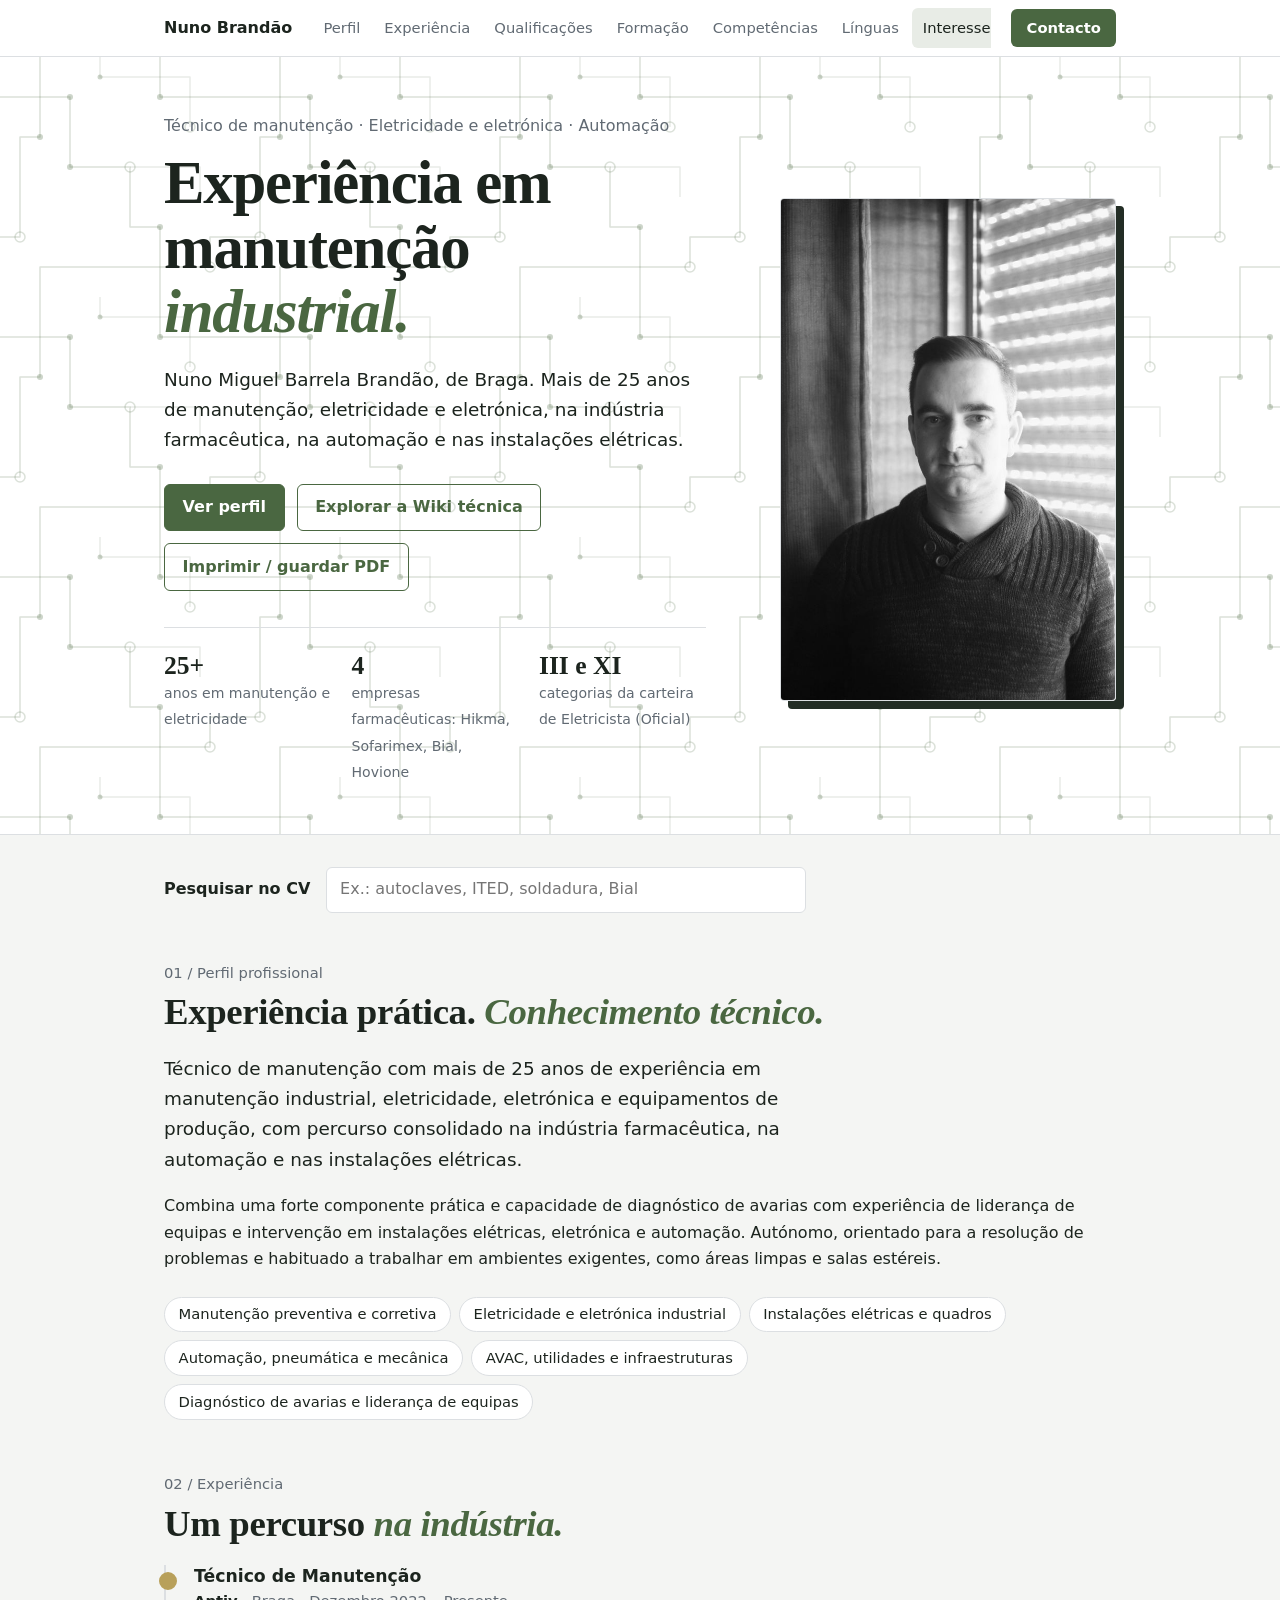
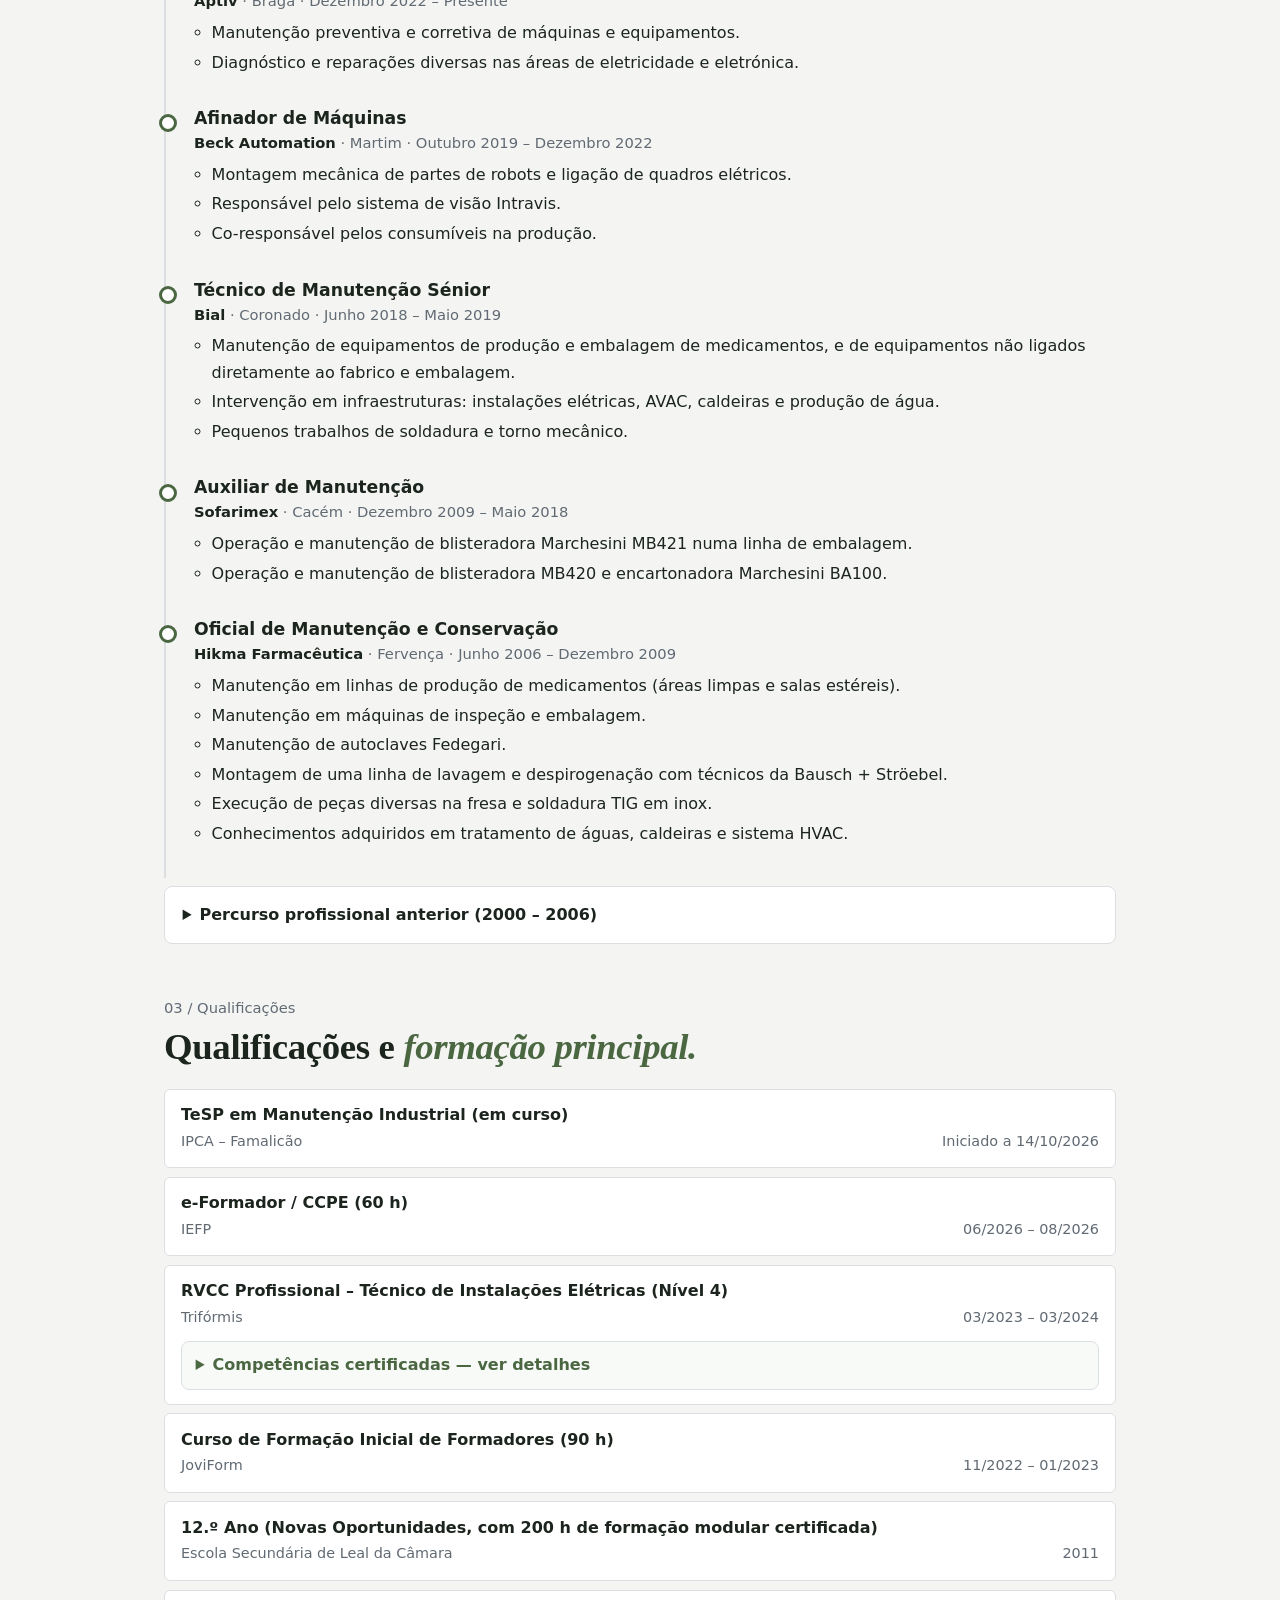
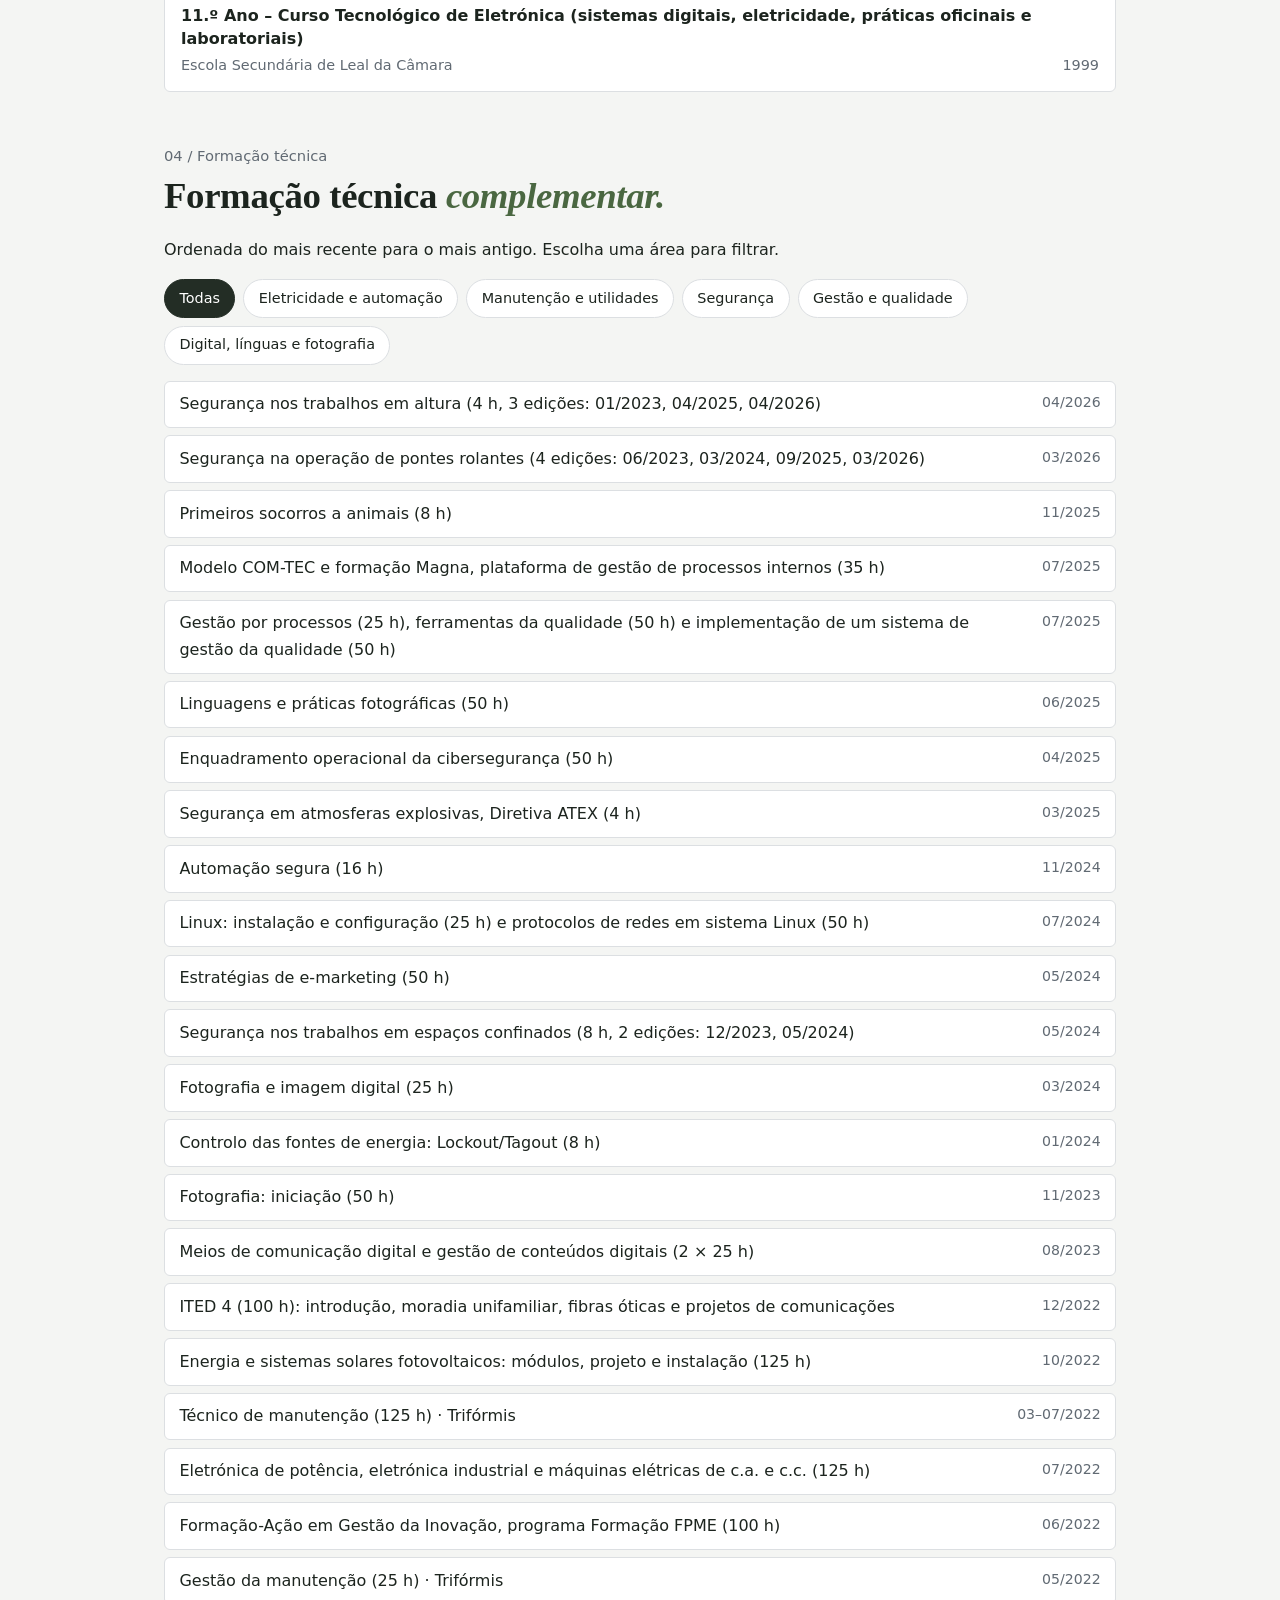
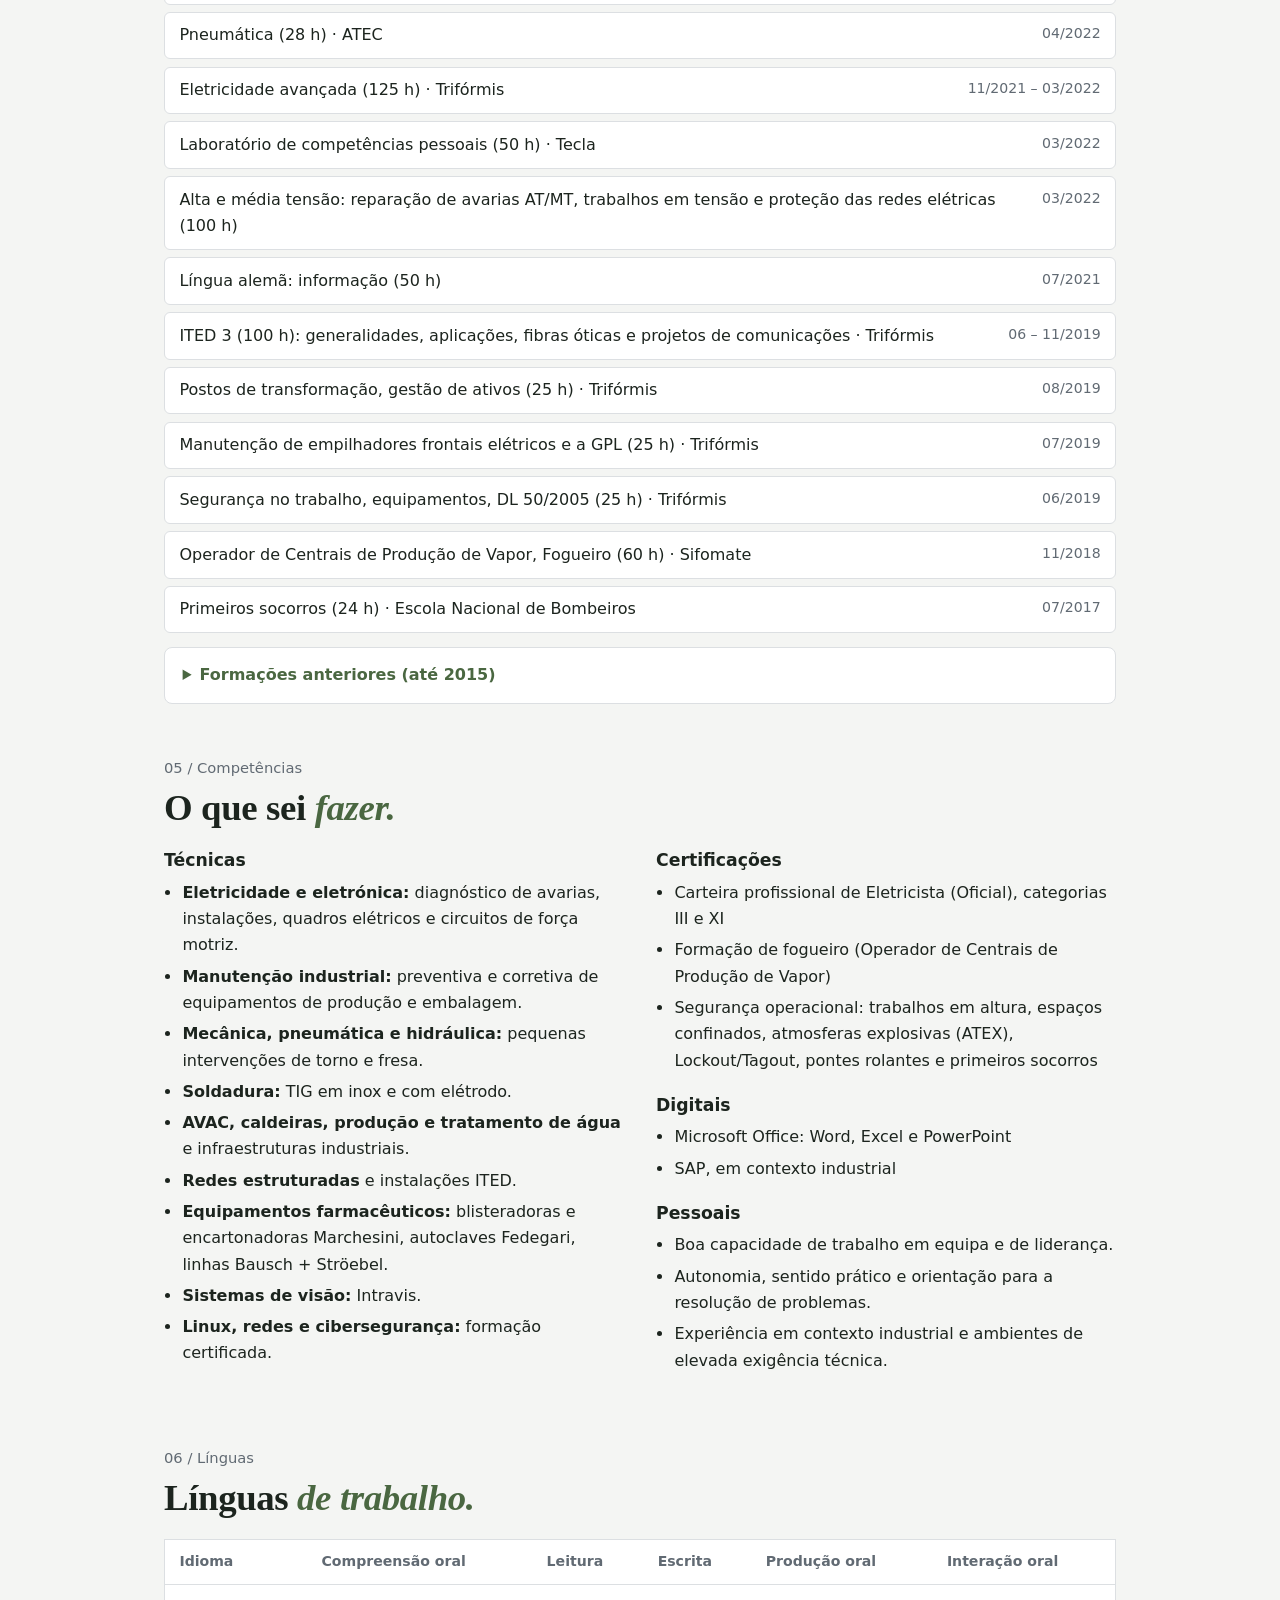
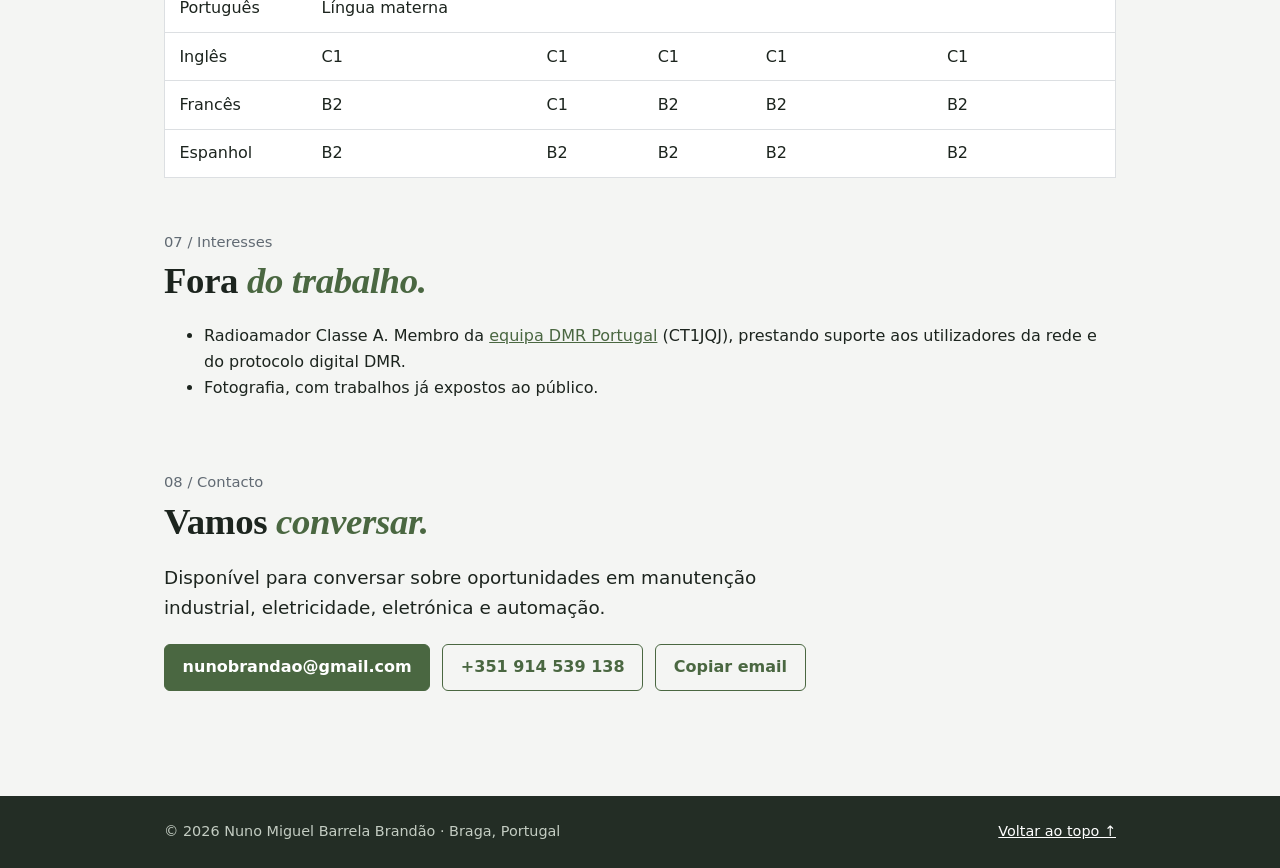
==== commit 4e405283: "Add files via upload" ====
--- a/index.html
+++ b/index.html
@@ -125,7 +125,7 @@
 <body>
 <header class="bar"><div class="wrap">
 <a class="brand" href="#topo">Nuno Brandão</a>
-<nav aria-label="Secções"><a href="#perfil">Perfil</a><a href="#experiencia">Experiência</a><a href="#qualificacoes">Qualificações</a><a href="#formacao">Formação</a><a href="#competencias">Competências</a><a href="#linguas">Línguas</a><a href="#interesses">Interesses</a></nav>
+<nav aria-label="Secções"><a href="#perfil">Perfil</a><a href="#experiencia">Experiência</a><a href="#qualificacoes">Qualificações</a><a href="#formacao">Formação</a><a href="#competencias">Competências</a><a href="#linguas">Línguas</a><a href="#interesses">Interesses</a><a href="wiki/index.html">Wiki técnica</a></nav>
 <a class="cta" href="#contacto">Contacto</a>
 </div></header>
 <div class="hero" id="topo"><div class="wrap hg">
@@ -133,7 +133,7 @@
 <p class="k">Técnico de manutenção · Eletricidade e eletrónica · Automação</p>
 <h1>Experiência em manutenção <em>industrial.</em></h1>
 <p class="sub">Nuno Miguel Barrela Brandão, de Braga. Mais de 25 anos de manutenção, eletricidade e eletrónica, na indústria farmacêutica, na automação e nas instalações elétricas.</p>
-<div class="acts"><a class="btn" href="#perfil">Ver perfil</a><button class="btn ghost" onclick="window.print()" type="button">Imprimir / guardar PDF</button></div>
+<div class="acts"><a class="btn" href="#perfil">Ver perfil</a><a class="btn ghost" href="wiki/index.html">Explorar a Wiki técnica</a><button class="btn ghost" onclick="window.print()" type="button">Imprimir / guardar PDF</button></div>
 <div class="stats">
 <div><b>25+</b><span>anos em manutenção e eletricidade</span></div>
 <div><b>4</b><span>empresas farmacêuticas: Hikma, Sofarimex, Bial, Hovione</span></div>
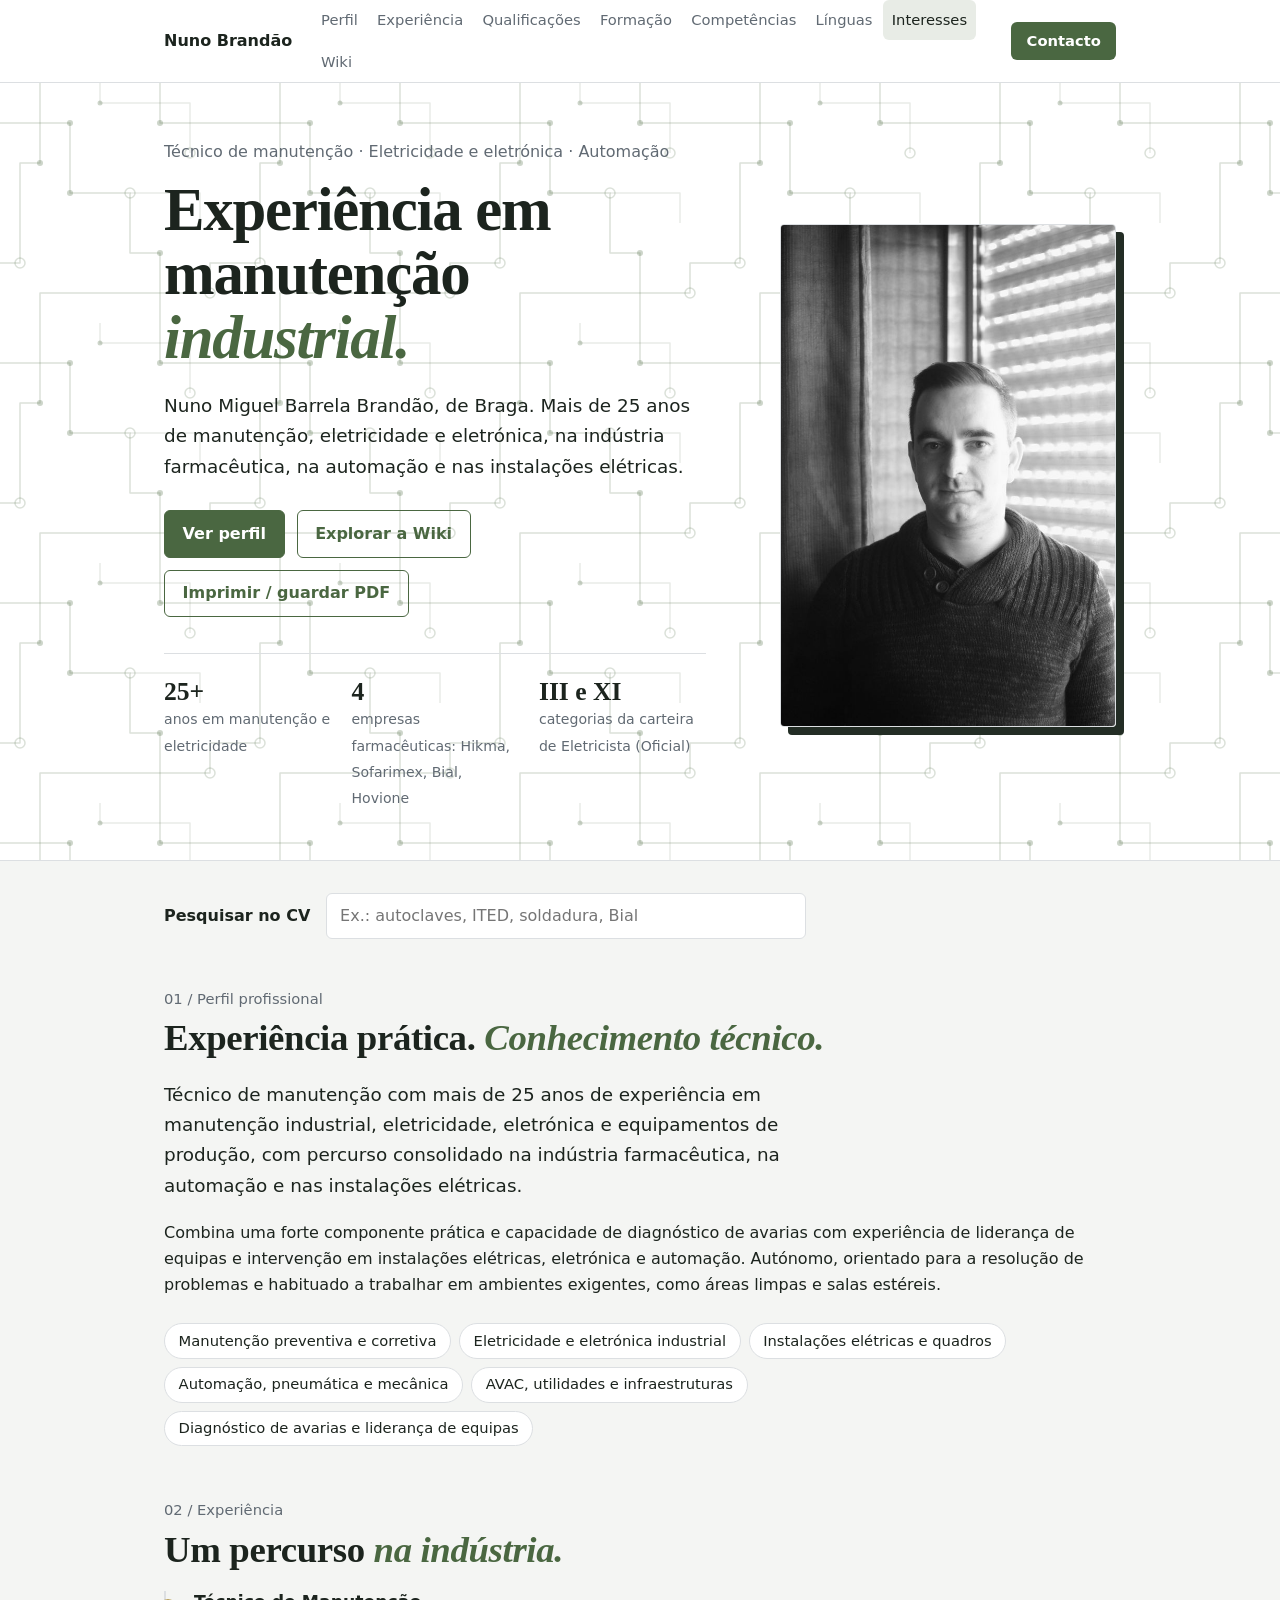
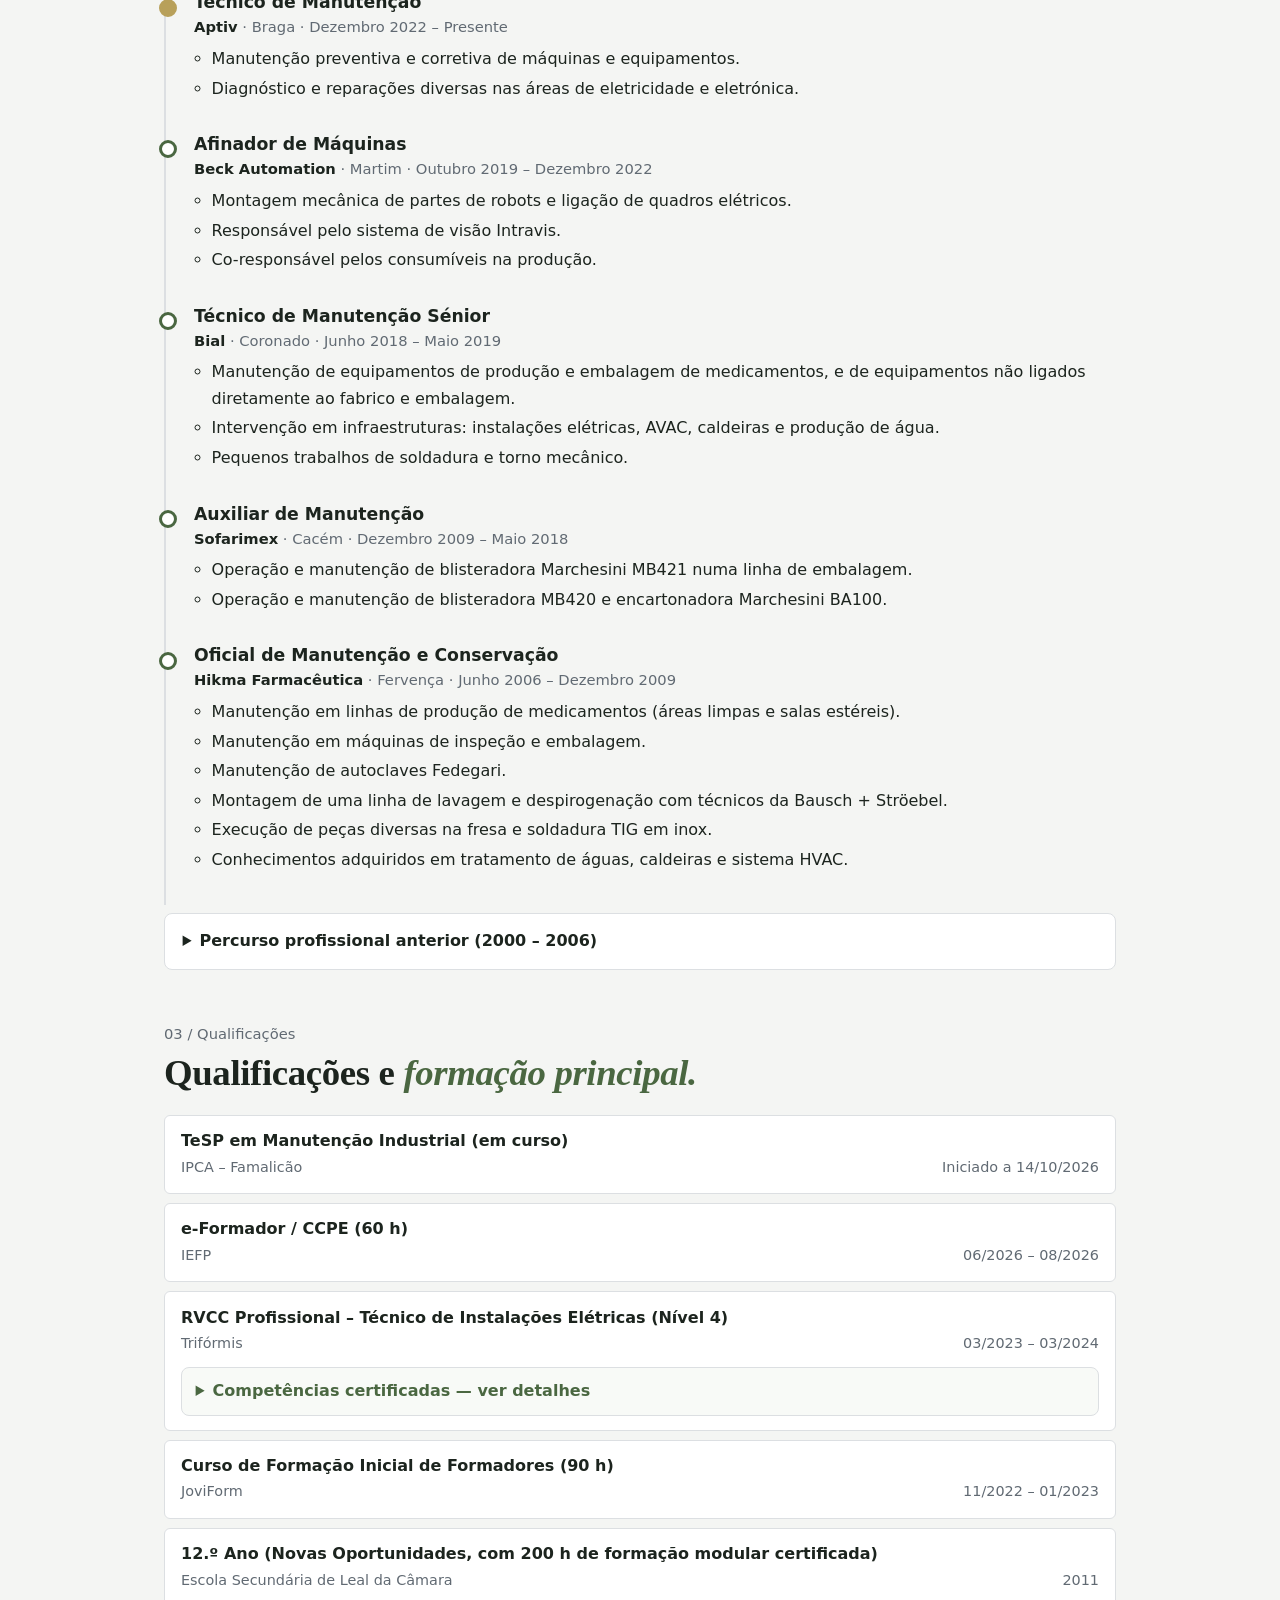
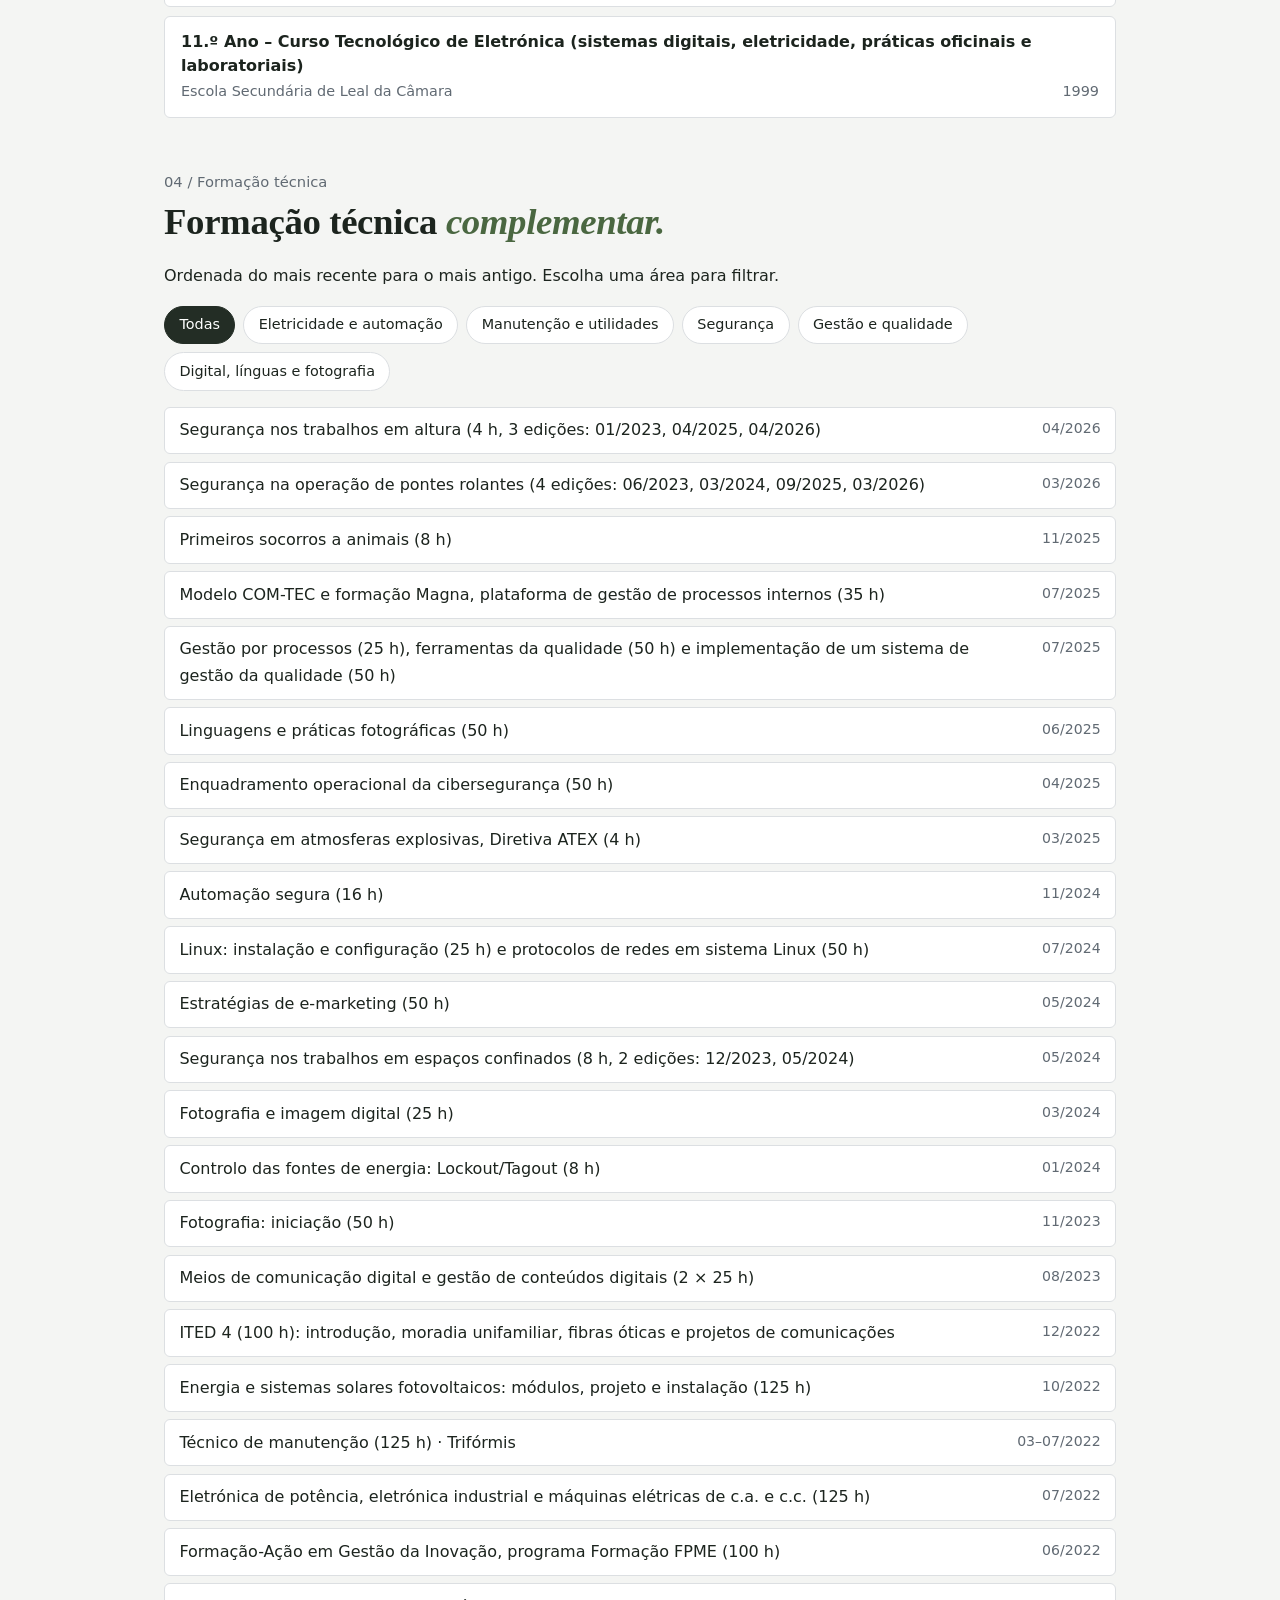
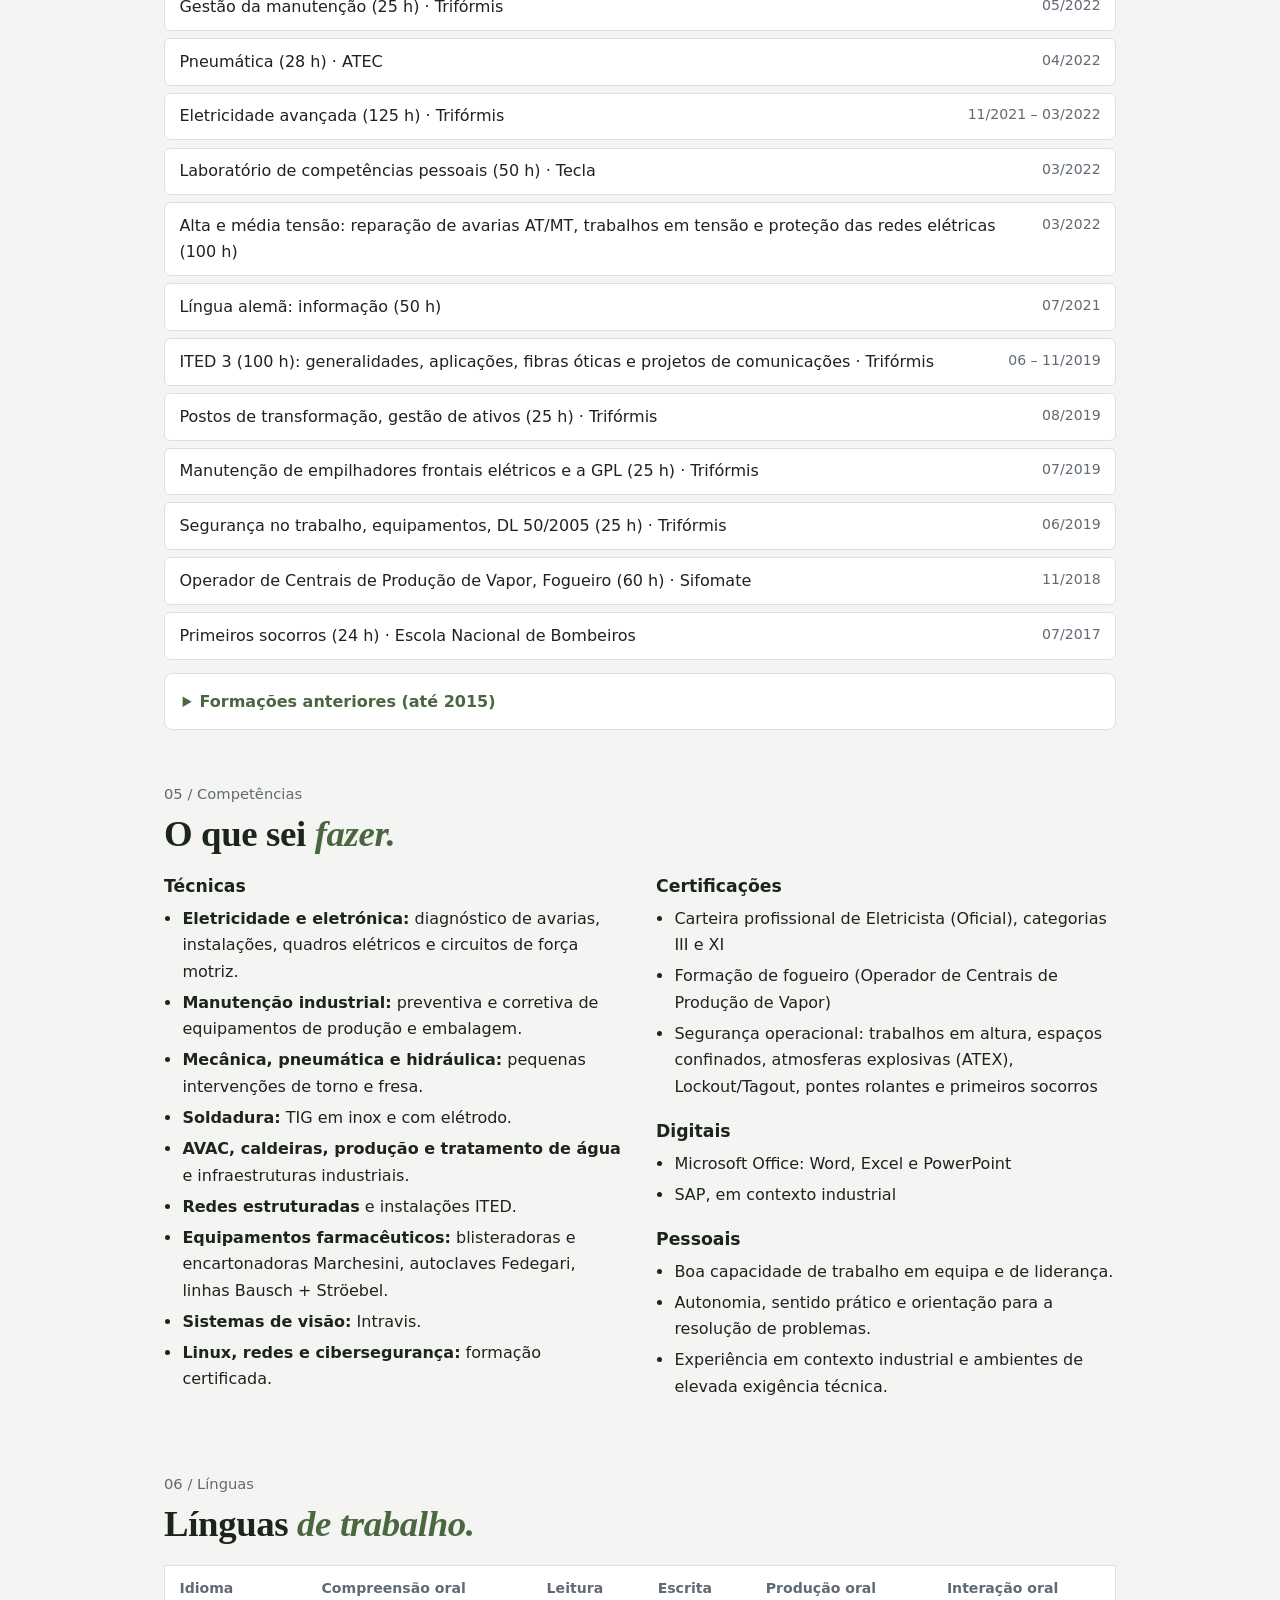
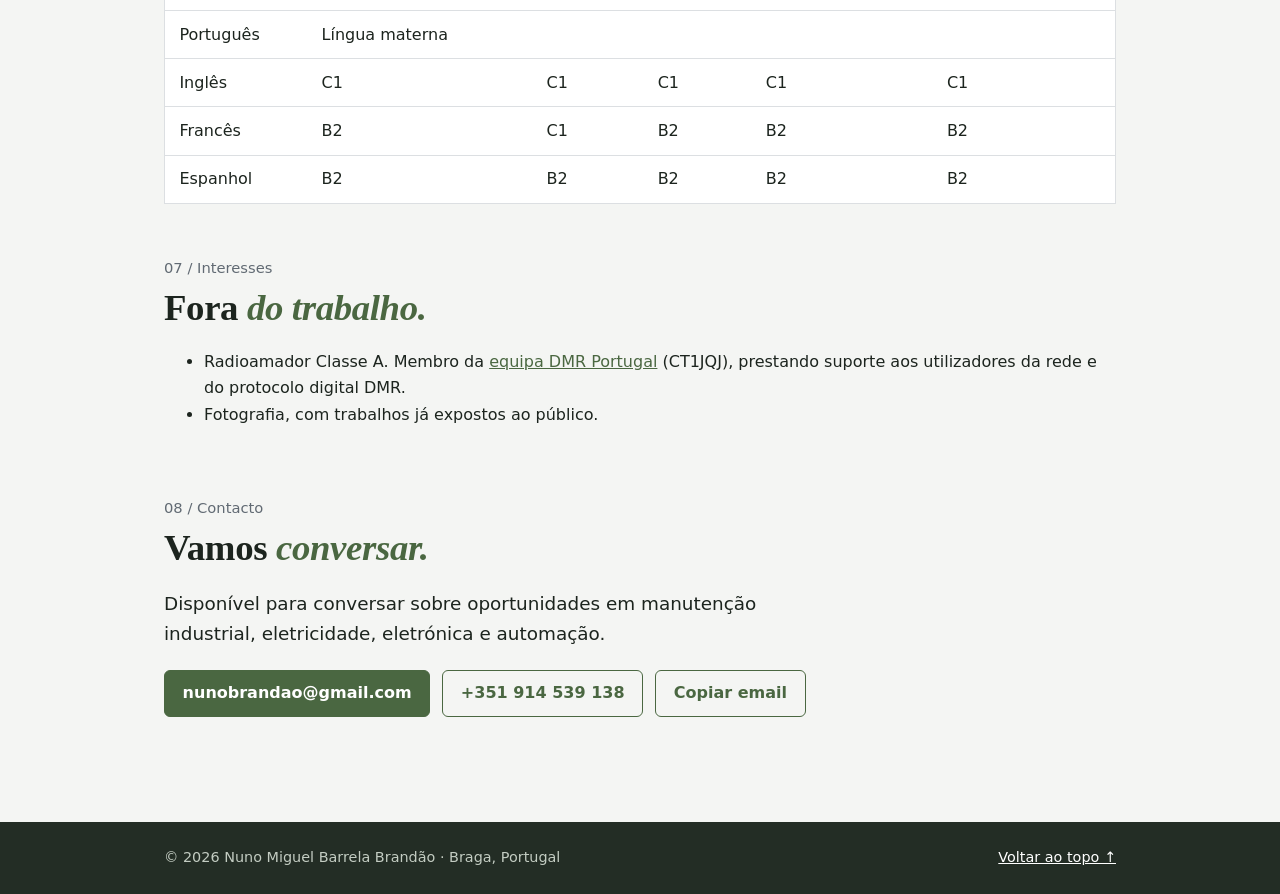
==== commit 7c0d5fb4: "Add files via upload" ====
--- a/index.html
+++ b/index.html
@@ -20,8 +20,8 @@
 header.bar{position:sticky;top:0;z-index:5;background:rgba(255,255,255,.96);border-bottom:1px solid var(--line)}
 .bar .wrap{display:flex;align-items:center;gap:1.25rem;min-height:3.5rem}
 .brand{font-weight:700;color:var(--ink);text-decoration:none;white-space:nowrap}
-.bar nav{display:flex;gap:.1rem;overflow-x:auto;flex:1}
-.bar nav a{padding:.5rem .7rem;color:var(--mut);text-decoration:none;font-size:.92rem;white-space:nowrap;border-radius:6px}
+.bar nav{display:flex;gap:.1rem;flex:1;flex-wrap:wrap;align-items:center;min-width:0}
+.bar nav a{padding:.5rem .55rem;color:var(--mut);text-decoration:none;font-size:.92rem;white-space:nowrap;border-radius:6px}
 .bar nav a:hover,.bar nav a.cur{color:var(--ink);background:#e8ece6}
 .bar .cta{background:var(--ac);color:#fff;text-decoration:none;padding:.45rem .95rem;border-radius:6px;font-weight:600;font-size:.92rem;white-space:nowrap}
 
@@ -125,7 +125,7 @@
 <body>
 <header class="bar"><div class="wrap">
 <a class="brand" href="#topo">Nuno Brandão</a>
-<nav aria-label="Secções"><a href="#perfil">Perfil</a><a href="#experiencia">Experiência</a><a href="#qualificacoes">Qualificações</a><a href="#formacao">Formação</a><a href="#competencias">Competências</a><a href="#linguas">Línguas</a><a href="#interesses">Interesses</a><a href="wiki/index.html">Wiki técnica</a></nav>
+<nav aria-label="Secções"><a href="#perfil">Perfil</a><a href="#experiencia">Experiência</a><a href="#qualificacoes">Qualificações</a><a href="#formacao">Formação</a><a href="#competencias">Competências</a><a href="#linguas">Línguas</a><a href="#interesses">Interesses</a><a href="wiki/index.html" target="_blank" rel="noopener noreferrer">Wiki</a></nav>
 <a class="cta" href="#contacto">Contacto</a>
 </div></header>
 <div class="hero" id="topo"><div class="wrap hg">
@@ -133,7 +133,7 @@
 <p class="k">Técnico de manutenção · Eletricidade e eletrónica · Automação</p>
 <h1>Experiência em manutenção <em>industrial.</em></h1>
 <p class="sub">Nuno Miguel Barrela Brandão, de Braga. Mais de 25 anos de manutenção, eletricidade e eletrónica, na indústria farmacêutica, na automação e nas instalações elétricas.</p>
-<div class="acts"><a class="btn" href="#perfil">Ver perfil</a><a class="btn ghost" href="wiki/index.html">Explorar a Wiki técnica</a><button class="btn ghost" onclick="window.print()" type="button">Imprimir / guardar PDF</button></div>
+<div class="acts"><a class="btn" href="#perfil">Ver perfil</a><a class="btn ghost" href="wiki/index.html" target="_blank" rel="noopener noreferrer">Explorar a Wiki</a><button class="btn ghost" onclick="window.print()" type="button">Imprimir / guardar PDF</button></div>
 <div class="stats">
 <div><b>25+</b><span>anos em manutenção e eletricidade</span></div>
 <div><b>4</b><span>empresas farmacêuticas: Hikma, Sofarimex, Bial, Hovione</span></div>
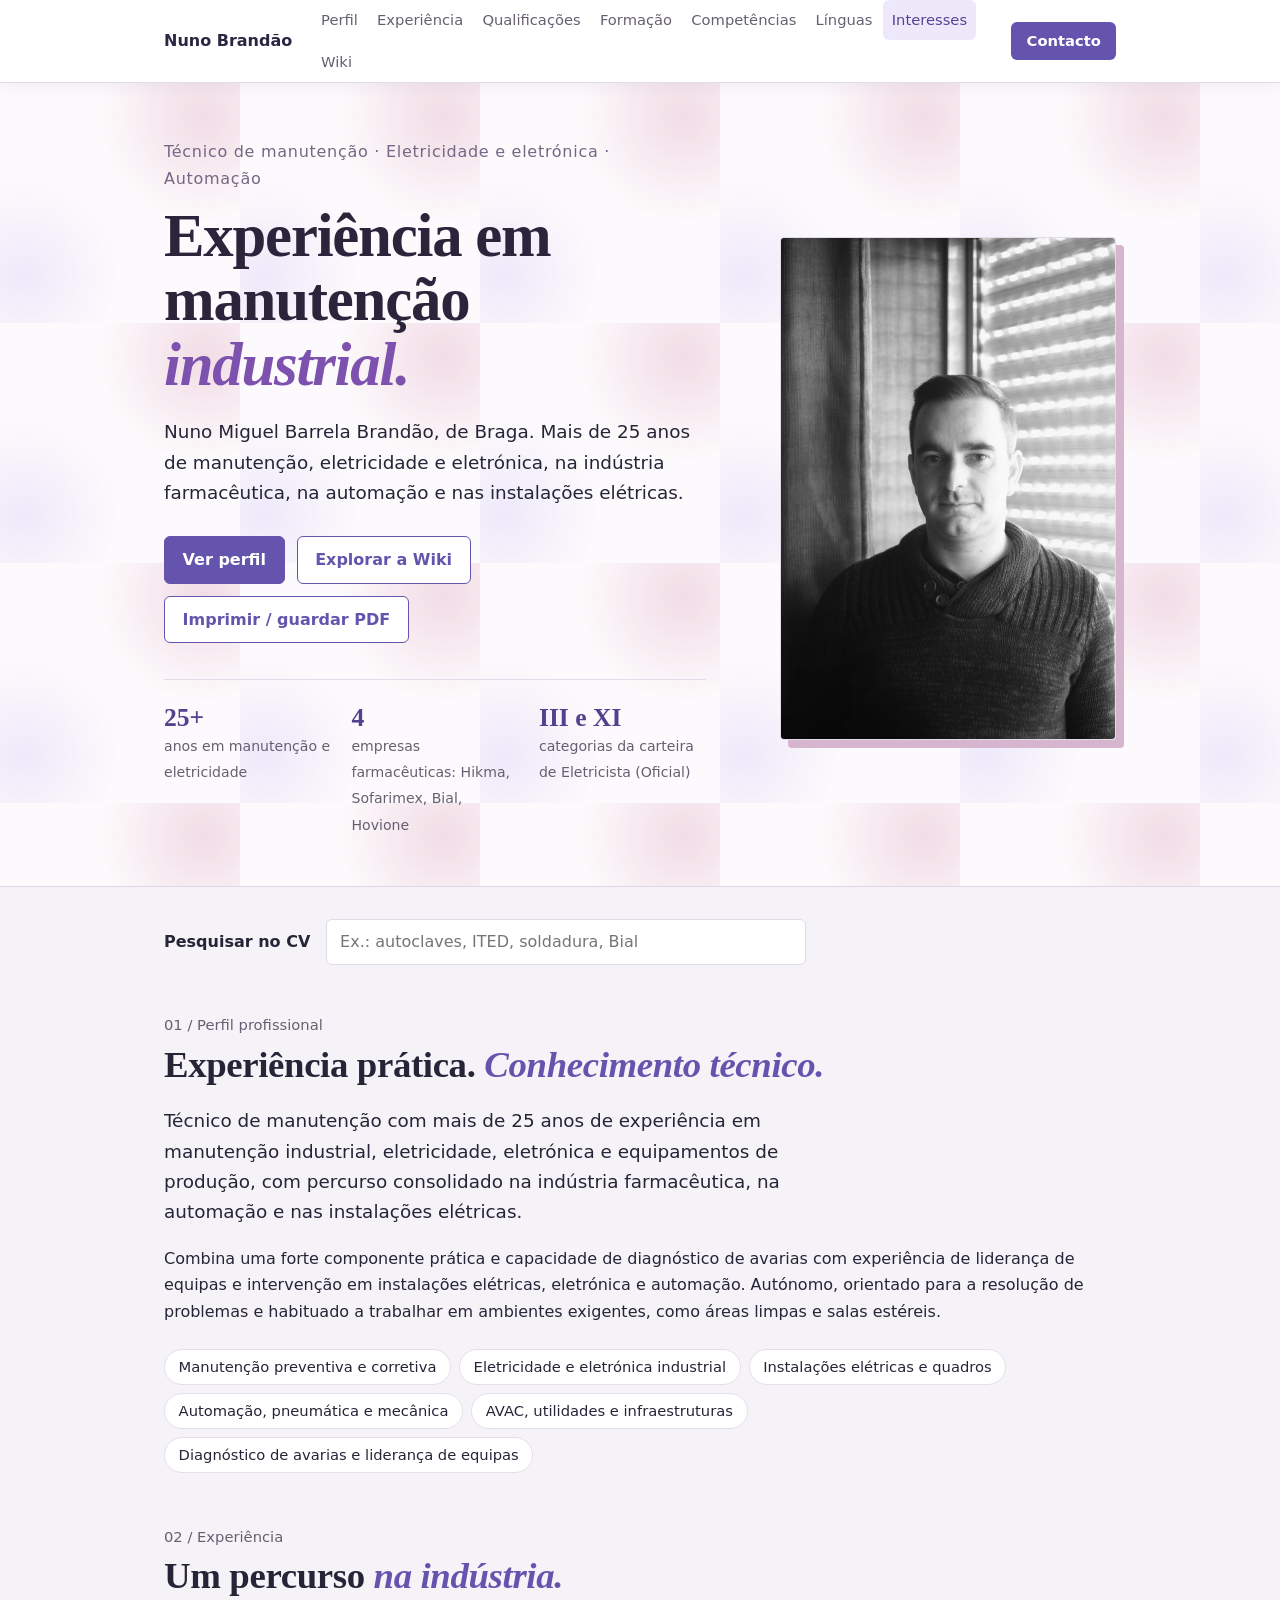
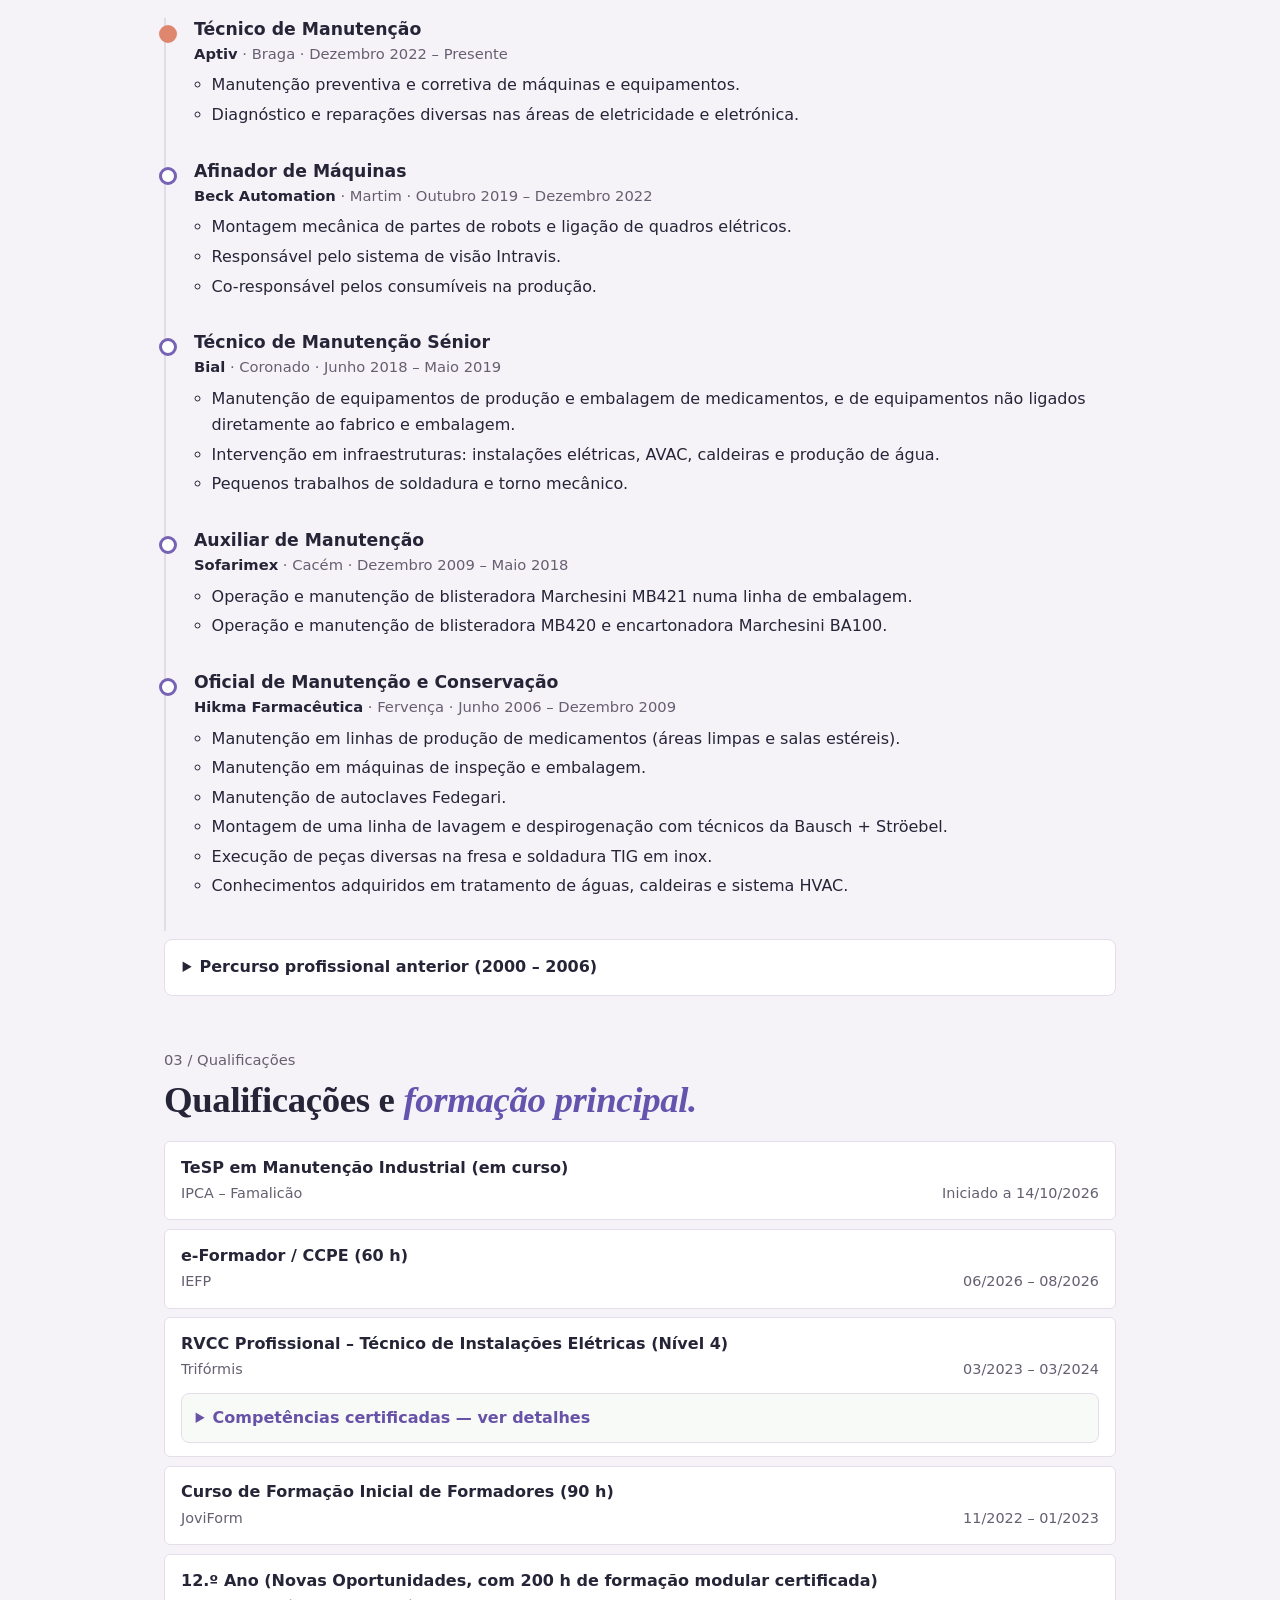
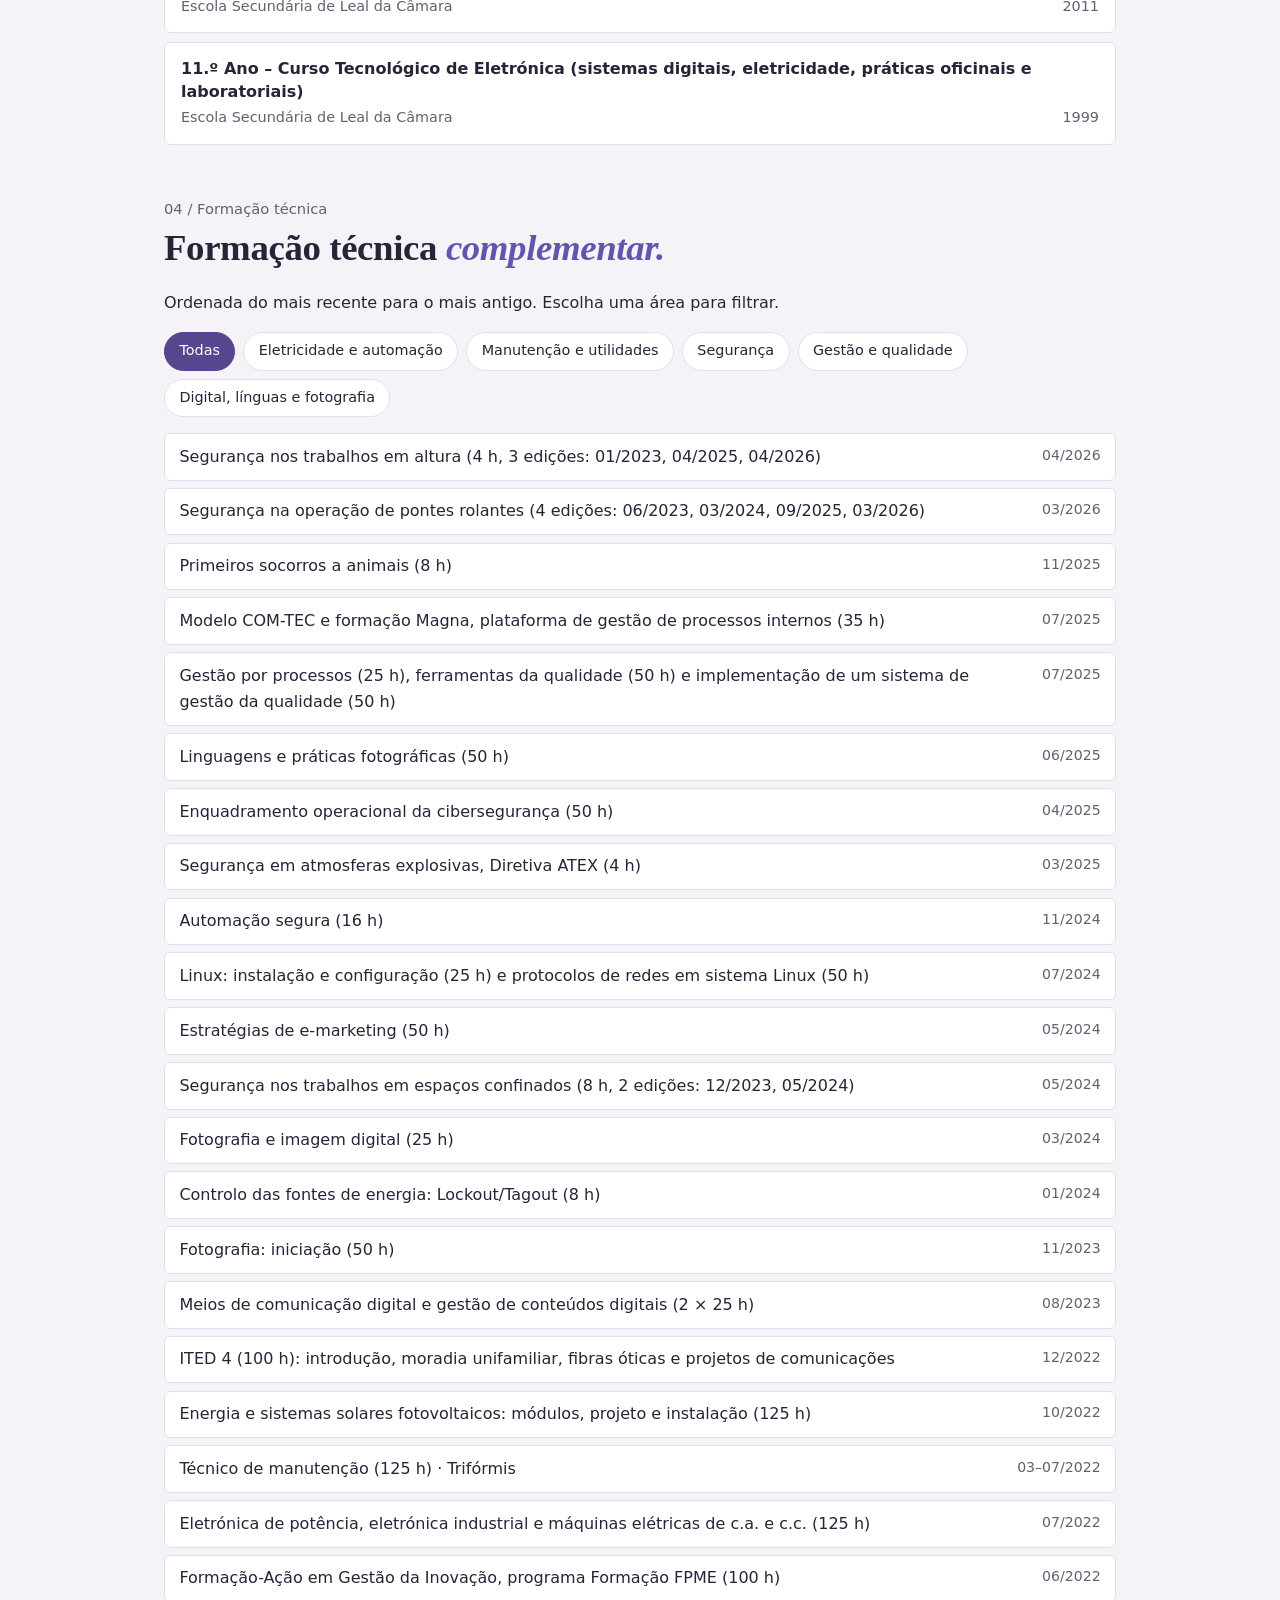
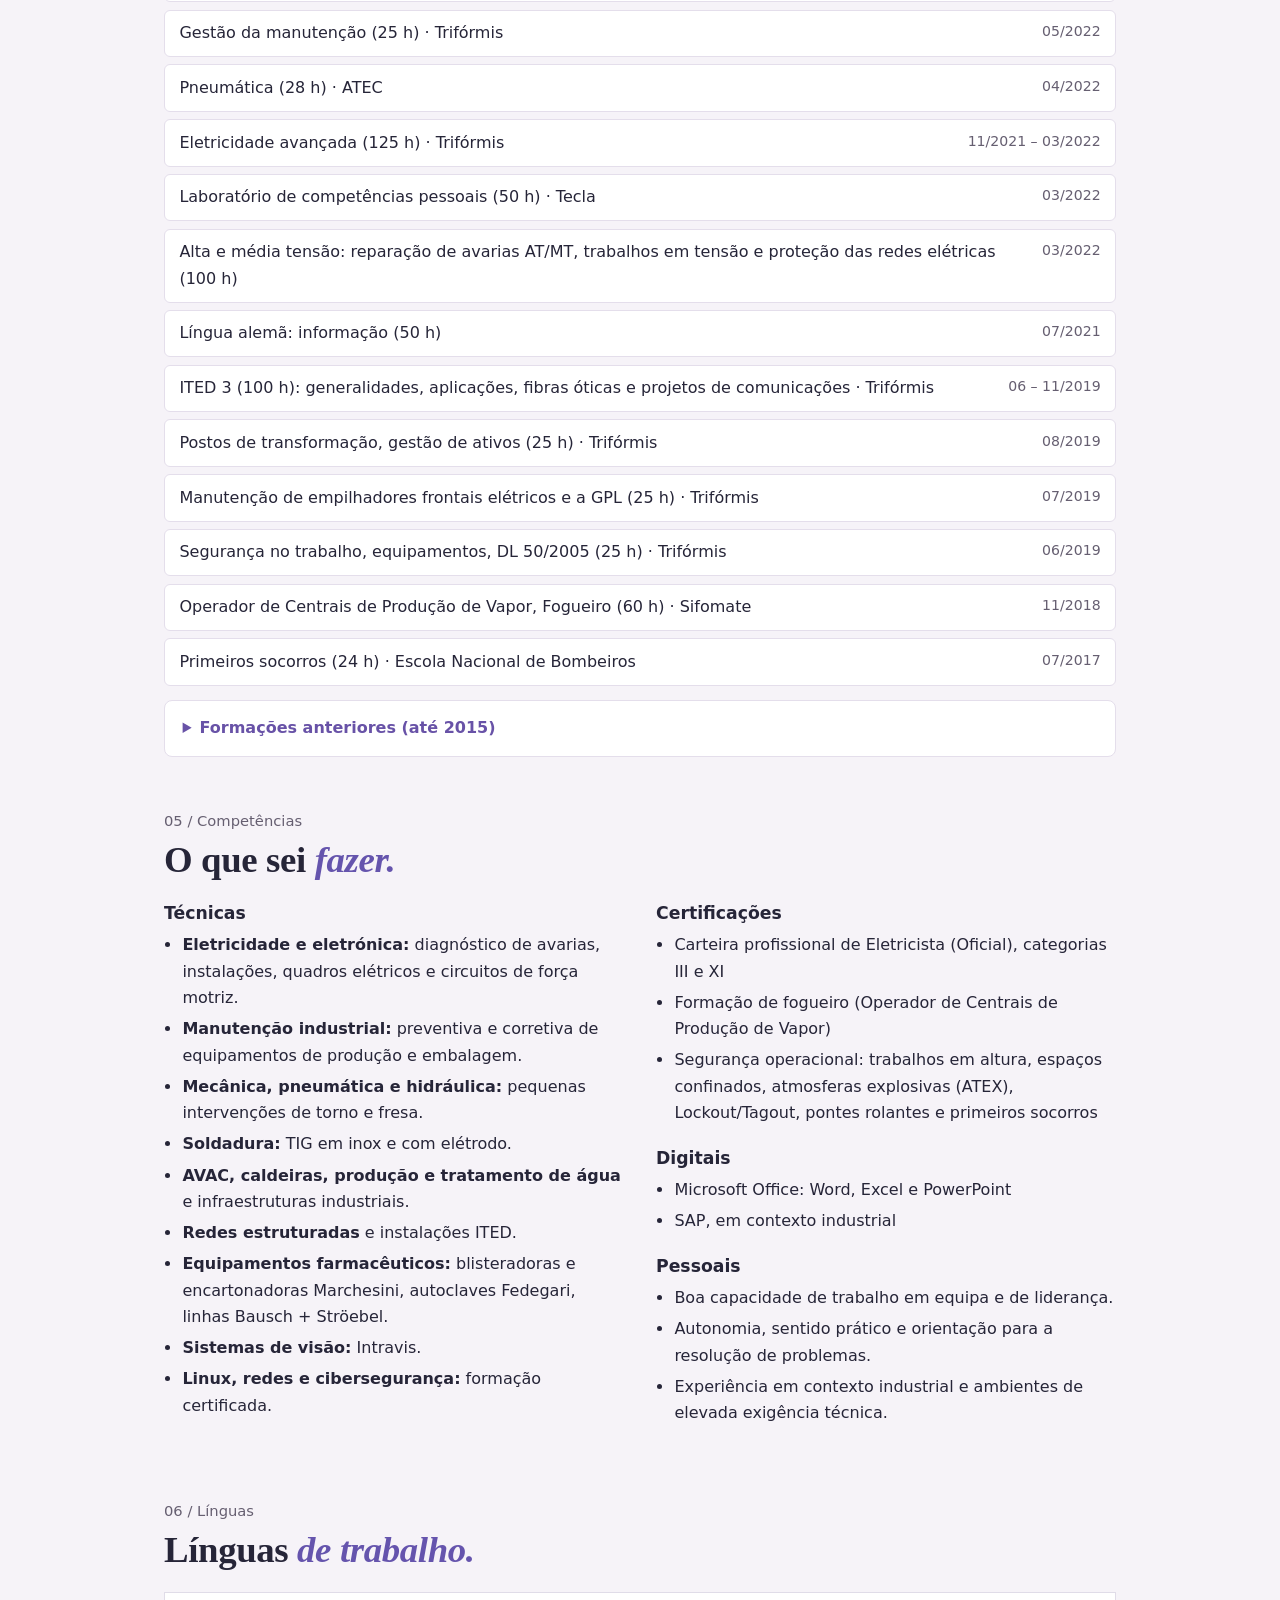
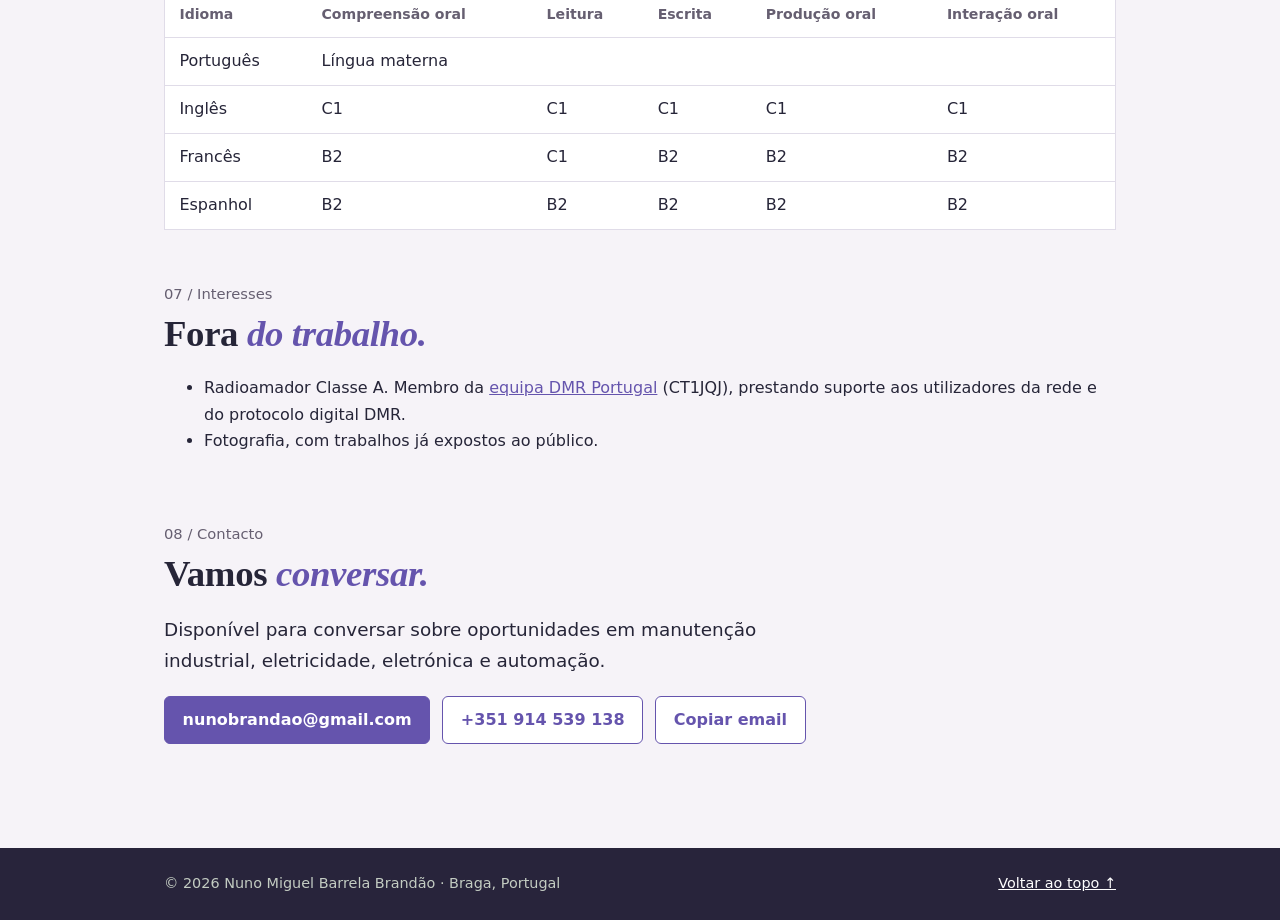
==== commit 003d3b40: "Add files via upload" ====
--- a/index.html
+++ b/index.html
@@ -120,12 +120,38 @@
 .qual-item .rvcc-expandido summary{padding:.65rem .85rem;color:var(--ac)}
 .qual-item .rvcc-lista{padding:.2rem .7rem .8rem}
 @media(max-width:640px){.qual-meta{display:block}.qual-periodo{display:block;margin-top:.15rem}}
+
+/* Identidade visual 2026 — CV: grafite, violeta e coral */
+:root{--ink:#262538;--mut:#665f71;--line:#e0dce8;--bg:#f6f3f8;--card:#ffffff;--ac:#6554ad;--navy:#28243b;--yel:#df876e}
+body{background:var(--bg)}
+header.bar{background:rgba(255,255,255,.97);box-shadow:0 3px 16px #392a5410}
+.brand{color:#2b2642}
+.bar nav a:hover,.bar nav a.cur{background:#eee9fa;color:#534395}
+.bar .cta{background:#6554ad;color:#fff}
+.hero{background-color:#fcfafc;border-bottom-color:#ded6e8;
+ background-image:radial-gradient(circle at 85% 14%,#f2dce5 0,transparent 36%),radial-gradient(circle at 10% 80%,#eee9fa 0,transparent 33%);}
+.hero .k{color:#766685;letter-spacing:.045em}
+.hero h1{color:#2b253c}
+.hero h1 em{color:#7d52af}
+.btn{background:#6554ad;border-color:#6554ad}
+.btn.ghost{color:#6554ad;background:#fff;border-color:#6554ad}
+.ph img{box-shadow:8px 8px 0 #d6b6ce}
+.stats{border-color:#e4dbea}
+.stats b{color:#53408f}
+.job::before{border-color:#7663b4}
+.job.now::before{background:#de876e;border-color:#de876e}
+.chips li,.cs li,.qual-item,details.more,.fil button{border-color:#e4deeb}
+.fil button[aria-pressed=true]{background:#57458d;border-color:#57458d}
+.rvcc-submenu-row details.more summary,.qual-item .rvcc-expandido summary,#formacao .formacao-antiga summary{color:#6852a7}
+footer{background:#28243b}
+@media print{.hero{background:#fff}}
+
 </style>
 </head>
 <body>
 <header class="bar"><div class="wrap">
 <a class="brand" href="#topo">Nuno Brandão</a>
-<nav aria-label="Secções"><a href="#perfil">Perfil</a><a href="#experiencia">Experiência</a><a href="#qualificacoes">Qualificações</a><a href="#formacao">Formação</a><a href="#competencias">Competências</a><a href="#linguas">Línguas</a><a href="#interesses">Interesses</a><a href="wiki/index.html" target="_blank" rel="noopener noreferrer">Wiki</a></nav>
+<nav aria-label="Secções"><a href="#perfil">Perfil</a><a href="#experiencia">Experiência</a><a href="#qualificacoes">Qualificações</a><a href="#formacao">Formação</a><a href="#competencias">Competências</a><a href="#linguas">Línguas</a><a href="#interesses">Interesses</a><a href="wiki/index.html">Wiki</a></nav>
 <a class="cta" href="#contacto">Contacto</a>
 </div></header>
 <div class="hero" id="topo"><div class="wrap hg">
@@ -133,7 +159,7 @@
 <p class="k">Técnico de manutenção · Eletricidade e eletrónica · Automação</p>
 <h1>Experiência em manutenção <em>industrial.</em></h1>
 <p class="sub">Nuno Miguel Barrela Brandão, de Braga. Mais de 25 anos de manutenção, eletricidade e eletrónica, na indústria farmacêutica, na automação e nas instalações elétricas.</p>
-<div class="acts"><a class="btn" href="#perfil">Ver perfil</a><a class="btn ghost" href="wiki/index.html" target="_blank" rel="noopener noreferrer">Explorar a Wiki</a><button class="btn ghost" onclick="window.print()" type="button">Imprimir / guardar PDF</button></div>
+<div class="acts"><a class="btn" href="#perfil">Ver perfil</a><a class="btn ghost" href="wiki/index.html">Explorar a Wiki</a><button class="btn ghost" onclick="window.print()" type="button">Imprimir / guardar PDF</button></div>
 <div class="stats">
 <div><b>25+</b><span>anos em manutenção e eletricidade</span></div>
 <div><b>4</b><span>empresas farmacêuticas: Hikma, Sofarimex, Bial, Hovione</span></div>
